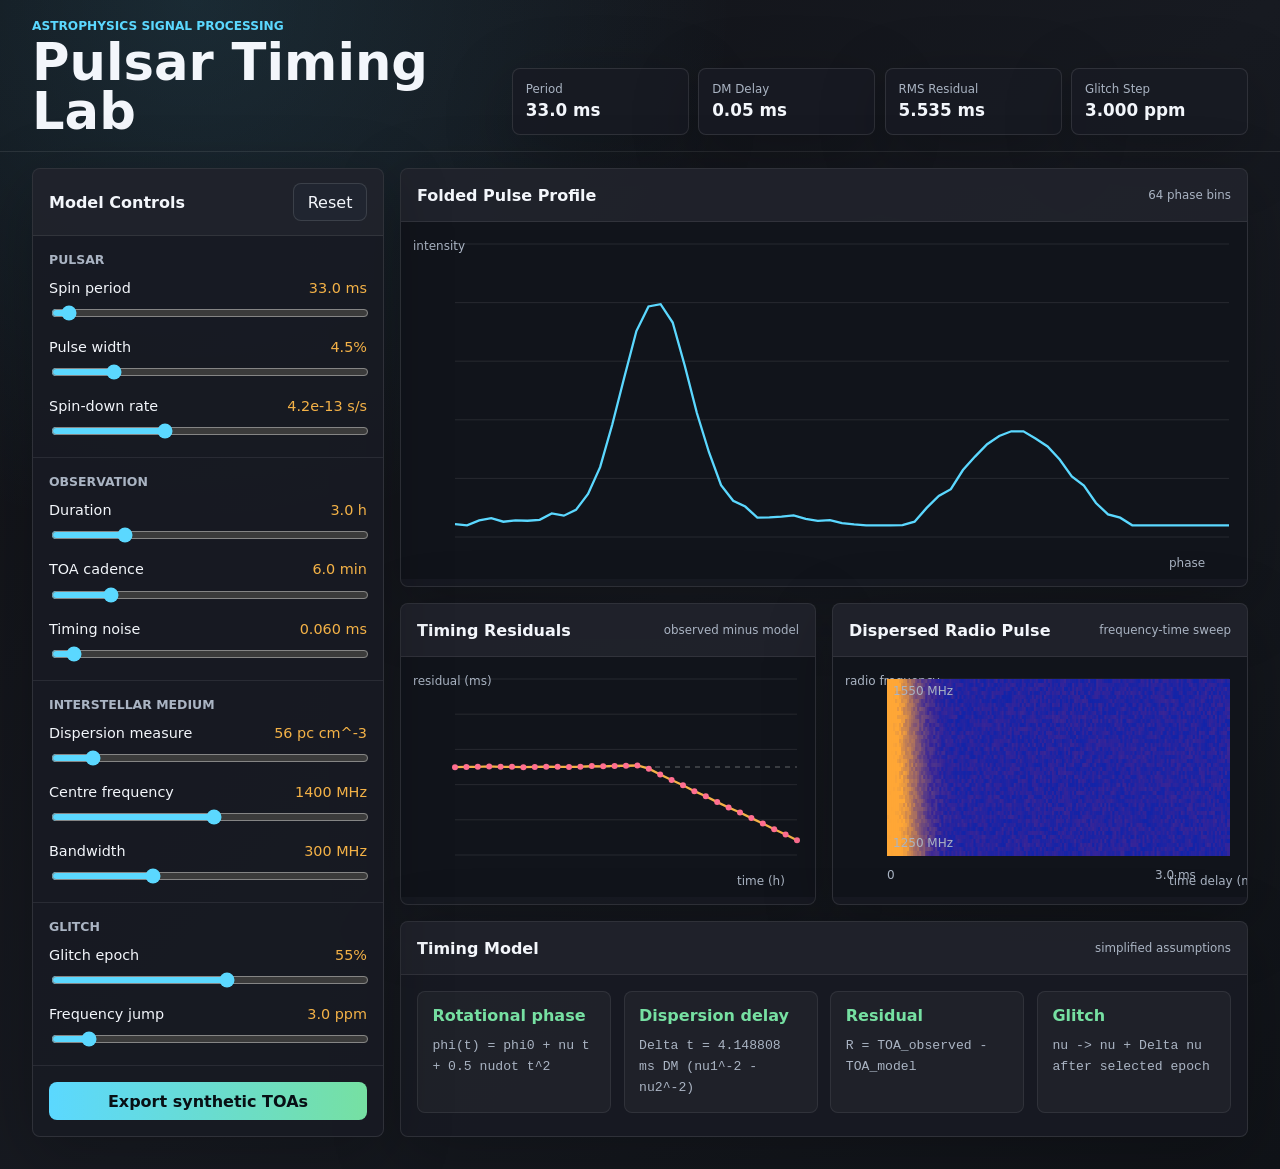
==== index.html @ 6d58d5c6 "Initial research lab release" ====
<!doctype html>
<html lang="en">
  <head>
    <meta charset="utf-8">
    <meta name="viewport" content="width=device-width, initial-scale=1">
    <meta name="description" content="Interactive pulsar timing, phase folding, dispersion, and glitch simulation lab.">
    <title>Pulsar Timing Lab</title>
    <link rel="stylesheet" href="assets/css/style.css">
  </head>
  <body>
    <header class="app-header">
      <div>
        <p class="eyebrow">Astrophysics Signal Processing</p>
        <h1>Pulsar Timing Lab</h1>
      </div>
      <div class="status-grid" aria-label="Simulation summary">
        <div>
          <span>Period</span>
          <strong id="summary-period">33.0 ms</strong>
        </div>
        <div>
          <span>DM Delay</span>
          <strong id="summary-dm">0.00 ms</strong>
        </div>
        <div>
          <span>RMS Residual</span>
          <strong id="summary-rms">0.00 ms</strong>
        </div>
        <div>
          <span>Glitch Step</span>
          <strong id="summary-glitch">0.000 ppm</strong>
        </div>
      </div>
    </header>

    <main class="dashboard">
      <aside class="panel controls-panel" aria-label="Simulation controls">
        <div class="panel-heading">
          <h2>Model Controls</h2>
          <button id="reset-button" type="button">Reset</button>
        </div>

        <section class="control-group">
          <h3>Pulsar</h3>
          <label>
            <span>Spin period <output id="period-value">33.0 ms</output></span>
            <input id="period" type="range" min="1.5" max="1000" step="0.5" value="33">
          </label>
          <label>
            <span>Pulse width <output id="width-value">4.5%</output></span>
            <input id="width" type="range" min="1.5" max="18" step="0.1" value="4.5">
          </label>
          <label>
            <span>Spin-down rate <output id="spindown-value">4.2e-13 s/s</output></span>
            <input id="spindown" type="range" min="0" max="120" step="1" value="42">
          </label>
        </section>

        <section class="control-group">
          <h3>Observation</h3>
          <label>
            <span>Duration <output id="duration-value">3.0 h</output></span>
            <input id="duration" type="range" min="0.5" max="12" step="0.5" value="3">
          </label>
          <label>
            <span>TOA cadence <output id="cadence-value">6.0 min</output></span>
            <input id="cadence" type="range" min="1" max="30" step="1" value="6">
          </label>
          <label>
            <span>Timing noise <output id="noise-value">0.060 ms</output></span>
            <input id="noise" type="range" min="0" max="1.2" step="0.01" value="0.06">
          </label>
        </section>

        <section class="control-group">
          <h3>Interstellar Medium</h3>
          <label>
            <span>Dispersion measure <output id="dm-value">56 pc cm^-3</output></span>
            <input id="dm" type="range" min="0" max="500" step="1" value="56">
          </label>
          <label>
            <span>Centre frequency <output id="freq-value">1400 MHz</output></span>
            <input id="freq" type="range" min="350" max="2400" step="10" value="1400">
          </label>
          <label>
            <span>Bandwidth <output id="bandwidth-value">300 MHz</output></span>
            <input id="bandwidth" type="range" min="30" max="900" step="10" value="300">
          </label>
        </section>

        <section class="control-group">
          <h3>Glitch</h3>
          <label>
            <span>Glitch epoch <output id="glitch-epoch-value">55%</output></span>
            <input id="glitchEpoch" type="range" min="5" max="95" step="1" value="55">
          </label>
          <label>
            <span>Frequency jump <output id="glitch-size-value">3.0 ppm</output></span>
            <input id="glitchSize" type="range" min="0" max="30" step="0.1" value="3">
          </label>
        </section>

        <button id="export-button" class="export-button" type="button">Export synthetic TOAs</button>
      </aside>

      <section class="plot-grid">
        <article class="panel plot-panel large">
          <div class="panel-heading">
            <h2>Folded Pulse Profile</h2>
            <span id="profile-note">64 phase bins</span>
          </div>
          <canvas id="profile-canvas" width="900" height="380" aria-label="Folded pulse profile plot"></canvas>
        </article>

        <article class="panel plot-panel">
          <div class="panel-heading">
            <h2>Timing Residuals</h2>
            <span>observed minus model</span>
          </div>
          <canvas id="residual-canvas" width="620" height="360" aria-label="Timing residual plot"></canvas>
        </article>

        <article class="panel plot-panel">
          <div class="panel-heading">
            <h2>Dispersed Radio Pulse</h2>
            <span>frequency-time sweep</span>
          </div>
          <canvas id="waterfall-canvas" width="620" height="360" aria-label="Dispersion waterfall plot"></canvas>
        </article>

        <article class="panel model-panel">
          <div class="panel-heading">
            <h2>Timing Model</h2>
            <span>simplified assumptions</span>
          </div>
          <div class="equation-grid">
            <p><strong>Rotational phase</strong><span>phi(t) = phi0 + nu t + 0.5 nudot t^2</span></p>
            <p><strong>Dispersion delay</strong><span>Delta t = 4.148808 ms DM (nu1^-2 - nu2^-2)</span></p>
            <p><strong>Residual</strong><span>R = TOA_observed - TOA_model</span></p>
            <p><strong>Glitch</strong><span>nu -> nu + Delta nu after selected epoch</span></p>
          </div>
        </article>
      </section>
    </main>

    <script src="assets/js/app.js"></script>
  </body>
</html>
---- assets/css/style.css ----
:root {
  color-scheme: dark;
  --bg: #111318;
  --surface: #181b23;
  --surface-2: #202530;
  --line: #343b49;
  --text: #f3f6fb;
  --muted: #aab4c3;
  --cyan: #5bd8ff;
  --amber: #f4b247;
  --rose: #ff6f91;
  --green: #76e0a2;
  --violet: #b99cff;
}

* {
  box-sizing: border-box;
}

body {
  margin: 0;
  min-height: 100vh;
  background:
    radial-gradient(circle at 15% 0%, rgba(91, 216, 255, 0.12), transparent 34rem),
    linear-gradient(135deg, #101116 0%, #171a21 52%, #101318 100%);
  color: var(--text);
  font-family: Inter, ui-sans-serif, system-ui, -apple-system, BlinkMacSystemFont, "Segoe UI", sans-serif;
  letter-spacing: 0;
}

.app-header {
  display: grid;
  grid-template-columns: minmax(18rem, 1fr) minmax(20rem, 46rem);
  gap: 1rem;
  align-items: end;
  padding: 1.2rem clamp(1rem, 3vw, 2rem) 1rem;
  border-bottom: 1px solid rgba(255, 255, 255, 0.09);
}

.eyebrow {
  margin: 0 0 0.3rem;
  color: var(--cyan);
  font-size: 0.76rem;
  font-weight: 700;
  text-transform: uppercase;
}

h1,
h2,
h3,
p {
  margin-top: 0;
}

h1 {
  margin-bottom: 0;
  font-size: clamp(2.1rem, 4vw, 4.1rem);
  line-height: 0.95;
}

h2 {
  margin-bottom: 0;
  font-size: 1rem;
}

h3 {
  margin-bottom: 0.8rem;
  color: var(--muted);
  font-size: 0.78rem;
  text-transform: uppercase;
}

.status-grid {
  display: grid;
  grid-template-columns: repeat(4, minmax(0, 1fr));
  gap: 0.6rem;
}

.status-grid div,
.panel {
  background: color-mix(in srgb, var(--surface) 92%, transparent);
  border: 1px solid rgba(255, 255, 255, 0.1);
  border-radius: 8px;
  box-shadow: 0 18px 70px rgba(0, 0, 0, 0.24);
}

.status-grid div {
  min-height: 4.2rem;
  padding: 0.8rem;
}

.status-grid span,
.panel-heading span {
  display: block;
  color: var(--muted);
  font-size: 0.74rem;
}

.status-grid strong {
  display: block;
  margin-top: 0.28rem;
  color: var(--text);
  font-size: 1.05rem;
}

.dashboard {
  display: grid;
  grid-template-columns: 22rem minmax(0, 1fr);
  gap: 1rem;
  padding: 1rem clamp(1rem, 3vw, 2rem) 2rem;
}

.panel {
  overflow: hidden;
}

.panel-heading {
  display: flex;
  align-items: center;
  justify-content: space-between;
  gap: 1rem;
  min-height: 3.3rem;
  padding: 0.85rem 1rem;
  background: rgba(255, 255, 255, 0.035);
  border-bottom: 1px solid rgba(255, 255, 255, 0.08);
}

.controls-panel {
  align-self: start;
  position: sticky;
  top: 1rem;
}

.control-group {
  padding: 1rem;
  border-bottom: 1px solid rgba(255, 255, 255, 0.08);
}

label {
  display: grid;
  gap: 0.45rem;
  margin-bottom: 1rem;
  color: var(--text);
  font-size: 0.9rem;
}

label:last-child {
  margin-bottom: 0;
}

label span {
  display: flex;
  justify-content: space-between;
  gap: 0.7rem;
}

output {
  color: var(--amber);
  font-variant-numeric: tabular-nums;
}

input[type="range"] {
  width: 100%;
  accent-color: var(--cyan);
}

button {
  min-height: 2.35rem;
  padding: 0.55rem 0.85rem;
  color: var(--text);
  background: var(--surface-2);
  border: 1px solid rgba(255, 255, 255, 0.12);
  border-radius: 8px;
  font: inherit;
  cursor: pointer;
}

button:hover {
  border-color: rgba(91, 216, 255, 0.55);
  background: #26313a;
}

.export-button {
  width: calc(100% - 2rem);
  margin: 1rem;
  color: #081015;
  background: linear-gradient(90deg, var(--cyan), var(--green));
  border: 0;
  font-weight: 800;
}

.plot-grid {
  display: grid;
  grid-template-columns: repeat(2, minmax(0, 1fr));
  gap: 1rem;
}

.plot-panel.large,
.model-panel {
  grid-column: 1 / -1;
}

canvas {
  display: block;
  width: 100%;
  height: auto;
  background: #11141b;
}

.equation-grid {
  display: grid;
  grid-template-columns: repeat(4, minmax(0, 1fr));
  gap: 0.8rem;
  padding: 1rem;
}

.equation-grid p {
  min-height: 7rem;
  margin: 0;
  padding: 0.9rem;
  background: rgba(255, 255, 255, 0.035);
  border: 1px solid rgba(255, 255, 255, 0.08);
  border-radius: 8px;
}

.equation-grid strong {
  display: block;
  margin-bottom: 0.55rem;
  color: var(--green);
}

.equation-grid span {
  color: var(--muted);
  font-family: "Cascadia Code", "SFMono-Regular", Consolas, monospace;
  font-size: 0.82rem;
  line-height: 1.45;
}

@media (max-width: 1180px) {
  .app-header,
  .dashboard {
    grid-template-columns: 1fr;
  }

  .controls-panel {
    position: static;
  }
}

@media (max-width: 760px) {
  .status-grid,
  .plot-grid,
  .equation-grid {
    grid-template-columns: 1fr;
  }

  .app-header {
    padding-top: 1rem;
  }

  h1 {
    font-size: 2.4rem;
  }
}
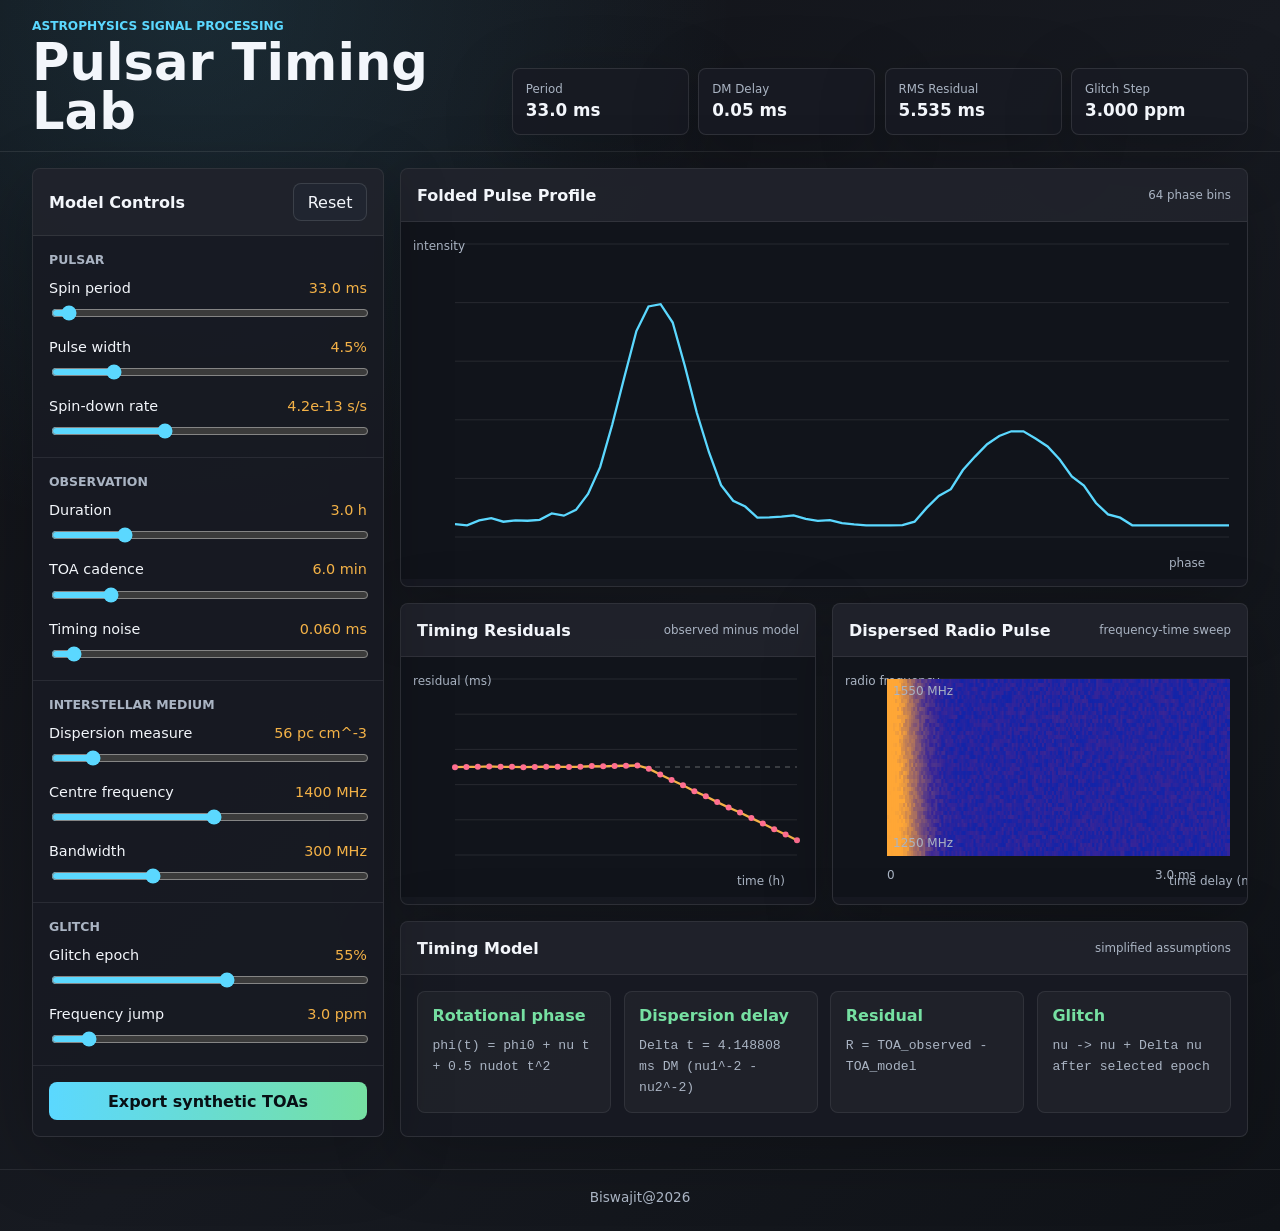
==== commit b20e4a33: "Add project footer" ====
--- a/index.html
+++ b/index.html
@@ -142,6 +142,7 @@
         </article>
       </section>
     </main>
+    <footer class="site-footer">Biswajit@2026</footer>
 
     <script src="assets/js/app.js"></script>
   </body>
--- a/assets/css/style.css
+++ b/assets/css/style.css
@@ -236,6 +236,14 @@
   line-height: 1.45;
 }
 
+.site-footer {
+  padding: 1.2rem clamp(1rem, 3vw, 2rem) 1.6rem;
+  color: var(--muted);
+  font-size: 0.85rem;
+  text-align: center;
+  border-top: 1px solid rgba(255, 255, 255, 0.08);
+}
+
 @media (max-width: 1180px) {
   .app-header,
   .dashboard {
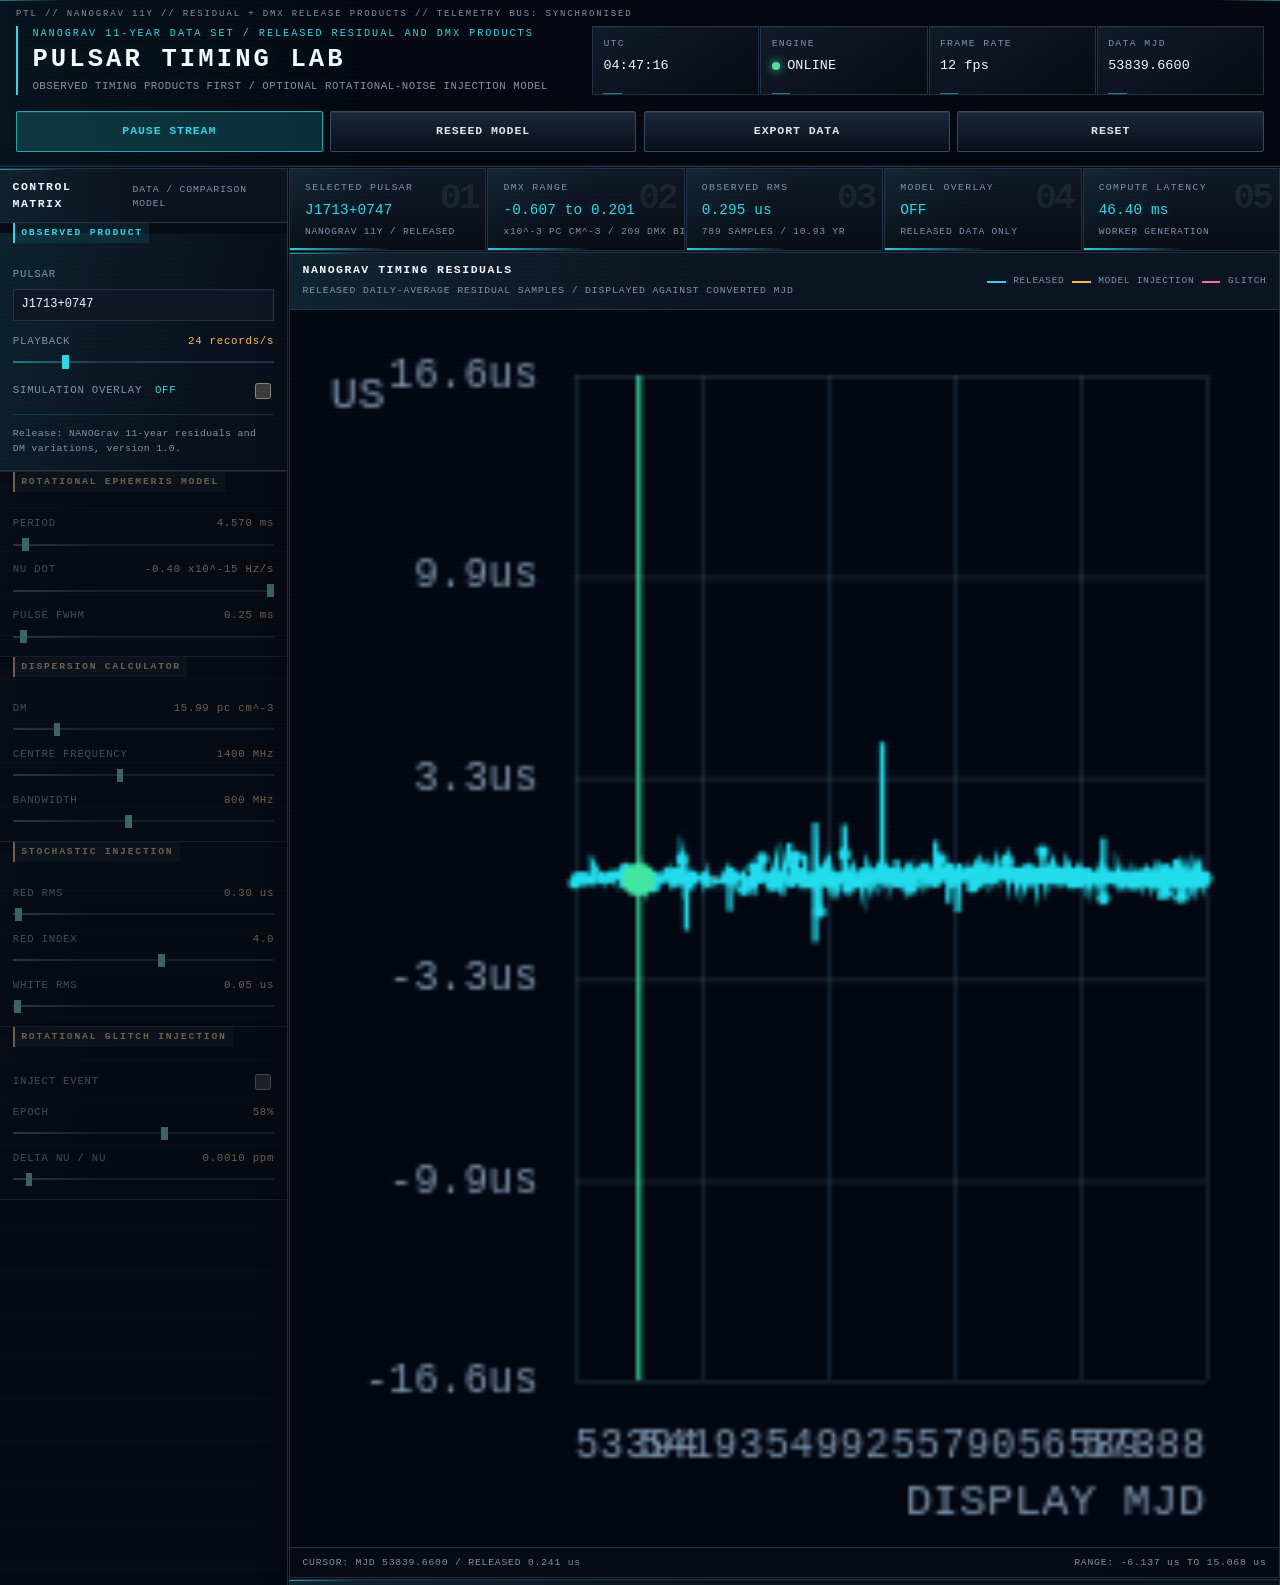
==== commit fdd9ad6e: "Upgrade pulsar timing lab with observational data" ====
--- a/index.html
+++ b/index.html
@@ -3,147 +3,268 @@
   <head>
     <meta charset="utf-8">
     <meta name="viewport" content="width=device-width, initial-scale=1">
-    <meta name="description" content="Interactive pulsar timing, phase folding, dispersion, and glitch simulation lab.">
-    <title>Pulsar Timing Lab</title>
+    <meta name="theme-color" content="#0b0f19">
+    <meta
+      name="description"
+      content="NANOGrav observation-first pulsar timing console with released residuals, DMX products and optional physical perturbation modelling."
+    >
+    <title>Pulsar Timing Lab | NANOGrav Residual Console</title>
+    <link rel="icon" href="data:,">
     <link rel="stylesheet" href="assets/css/style.css">
+    <script src="assets/js/app.js" defer></script>
   </head>
   <body>
-    <header class="app-header">
-      <div>
-        <p class="eyebrow">Astrophysics Signal Processing</p>
-        <h1>Pulsar Timing Lab</h1>
-      </div>
-      <div class="status-grid" aria-label="Simulation summary">
-        <div>
-          <span>Period</span>
-          <strong id="summary-period">33.0 ms</strong>
+    <div class="instrument">
+      <header class="command-bar">
+        <div class="brand">
+          <p class="overline">NANOGRAV 11-YEAR DATA SET / RELEASED RESIDUAL AND DMX PRODUCTS</p>
+          <h1>PULSAR TIMING LAB</h1>
+          <p class="subhead">Observed timing products first / optional rotational-noise injection model</p>
         </div>
-        <div>
-          <span>DM Delay</span>
-          <strong id="summary-dm">0.00 ms</strong>
-        </div>
-        <div>
-          <span>RMS Residual</span>
-          <strong id="summary-rms">0.00 ms</strong>
-        </div>
-        <div>
-          <span>Glitch Step</span>
-          <strong id="summary-glitch">0.000 ppm</strong>
-        </div>
-      </div>
-    </header>
-
-    <main class="dashboard">
-      <aside class="panel controls-panel" aria-label="Simulation controls">
-        <div class="panel-heading">
-          <h2>Model Controls</h2>
-          <button id="reset-button" type="button">Reset</button>
-        </div>
-
-        <section class="control-group">
-          <h3>Pulsar</h3>
-          <label>
-            <span>Spin period <output id="period-value">33.0 ms</output></span>
-            <input id="period" type="range" min="1.5" max="1000" step="0.5" value="33">
-          </label>
-          <label>
-            <span>Pulse width <output id="width-value">4.5%</output></span>
-            <input id="width" type="range" min="1.5" max="18" step="0.1" value="4.5">
-          </label>
-          <label>
-            <span>Spin-down rate <output id="spindown-value">4.2e-13 s/s</output></span>
-            <input id="spindown" type="range" min="0" max="120" step="1" value="42">
-          </label>
+
+        <dl class="header-telemetry" aria-label="Live instrument health">
+          <div>
+            <dt>UTC</dt>
+            <dd id="utc-clock">--:--:--</dd>
+          </div>
+          <div>
+            <dt>ENGINE</dt>
+            <dd><span id="engine-indicator" class="indicator boot"></span><span id="engine-state">BOOT</span></dd>
+          </div>
+          <div>
+            <dt>FRAME RATE</dt>
+            <dd id="frame-rate">-- fps</dd>
+          </div>
+          <div>
+            <dt>DATA MJD</dt>
+            <dd id="cursor-mjd">--</dd>
+          </div>
+        </dl>
+
+        <nav class="transport" aria-label="Data playback transport">
+          <button id="play-button" class="primary" type="button" aria-pressed="true">PAUSE STREAM</button>
+          <button id="reseed-button" type="button">RESEED MODEL</button>
+          <button id="export-button" type="button">EXPORT DATA</button>
+          <button id="reset-button" type="button">RESET</button>
+        </nav>
+      </header>
+
+      <main class="console-grid">
+        <aside class="panel controls" aria-label="Timing data and model controls">
+          <div class="panel-title">
+            <h2>CONTROL MATRIX</h2>
+            <span>DATA / COMPARISON MODEL</span>
+          </div>
+
+          <fieldset class="dataset">
+            <legend>OBSERVED PRODUCT</legend>
+            <label>
+              <span>PULSAR</span>
+              <select id="pulsar">
+                <option value="J1713+0747" selected>J1713+0747</option>
+                <option value="J1909-3744">J1909-3744</option>
+                <option value="B1937+21">B1937+21</option>
+              </select>
+            </label>
+            <label>
+              <span>PLAYBACK <output id="playbackRate-value">24 records/s</output></span>
+              <input id="playbackRate" type="range" min="1" max="120" step="1" value="24">
+            </label>
+            <label class="switch-row model-toggle">
+              <span>SIMULATION OVERLAY <output id="modelOverlay-value">OFF</output></span>
+              <input id="modelOverlay" type="checkbox">
+            </label>
+            <p class="dataset-note">Release: NANOGrav 11-year residuals and DM variations, version 1.0.</p>
+          </fieldset>
+
+          <div id="model-parameters" class="model-parameters inactive" aria-label="Optional model settings">
+            <fieldset>
+              <legend>ROTATIONAL EPHEMERIS MODEL</legend>
+              <label>
+                <span>PERIOD <output id="periodMs-value">4.570 ms</output></span>
+                <input id="periodMs" type="range" min="1" max="100" step="0.001" value="4.57">
+              </label>
+              <label>
+                <span>NU DOT <output id="nudotScale-value">-0.40 x10^-15 Hz/s</output></span>
+                <input id="nudotScale" type="range" min="-200" max="0" step="0.01" value="-0.4">
+              </label>
+              <label>
+                <span>PULSE FWHM <output id="pulseWidthMs-value">0.25 ms</output></span>
+                <input id="pulseWidthMs" type="range" min="0.01" max="8" step="0.01" value="0.25">
+              </label>
+            </fieldset>
+
+            <fieldset>
+              <legend>DISPERSION CALCULATOR</legend>
+              <label>
+                <span>DM <output id="dm-value">15.99 pc cm^-3</output></span>
+                <input id="dm" type="range" min="0" max="100" step="0.01" value="15.99">
+              </label>
+              <label>
+                <span>CENTRE FREQUENCY <output id="centreFrequencyMHz-value">1400 MHz</output></span>
+                <input id="centreFrequencyMHz" type="range" min="300" max="3000" step="1" value="1400">
+              </label>
+              <label>
+                <span>BANDWIDTH <output id="bandwidthMHz-value">800 MHz</output></span>
+                <input id="bandwidthMHz" type="range" min="10" max="1800" step="1" value="800">
+              </label>
+            </fieldset>
+
+            <fieldset>
+              <legend>STOCHASTIC INJECTION</legend>
+              <label>
+                <span>RED RMS <output id="redNoiseUs-value">0.30 us</output></span>
+                <input id="redNoiseUs" type="range" min="0" max="30" step="0.01" value="0.3">
+              </label>
+              <label>
+                <span>RED INDEX <output id="redSpectralIndex-value">4.0</output></span>
+                <input id="redSpectralIndex" type="range" min="0" max="7" step="0.1" value="4">
+              </label>
+              <label>
+                <span>WHITE RMS <output id="whiteNoiseUs-value">0.05 us</output></span>
+                <input id="whiteNoiseUs" type="range" min="0" max="10" step="0.01" value="0.05">
+              </label>
+            </fieldset>
+
+            <fieldset>
+              <legend>ROTATIONAL GLITCH INJECTION</legend>
+              <label class="switch-row">
+                <span>INJECT EVENT</span>
+                <input id="glitchEnabled" type="checkbox">
+              </label>
+              <label>
+                <span>EPOCH <output id="glitchEpochFraction-value">58%</output></span>
+                <input id="glitchEpochFraction" type="range" min="1" max="99" step="1" value="58">
+              </label>
+              <label>
+                <span>DELTA NU / NU <output id="glitchPpm-value">0.001 ppm</output></span>
+                <input id="glitchPpm" type="range" min="0" max="0.02" step="0.0001" value="0.001">
+              </label>
+            </fieldset>
+          </div>
+        </aside>
+
+        <section class="science-deck" aria-label="Scientific displays">
+          <section class="metric-strip" aria-label="Observed timing products">
+            <article>
+              <h2>SELECTED PULSAR</h2>
+              <strong id="frequency-readout">--</strong>
+              <span id="nudot-readout">NANOGrav PRODUCT</span>
+            </article>
+            <article>
+              <h2>DMX RANGE</h2>
+              <strong id="dispersion-readout">--</strong>
+              <span id="frequency-band-readout">-- DMX BINS</span>
+            </article>
+            <article>
+              <h2>OBSERVED RMS</h2>
+              <strong id="rms-readout">-- us</strong>
+              <span id="toa-count-readout">-- SAMPLES</span>
+            </article>
+            <article>
+              <h2>MODEL OVERLAY</h2>
+              <strong id="glitch-readout">OFF</strong>
+              <span id="delta-frequency-readout">RELEASED DATA ONLY</span>
+            </article>
+            <article>
+              <h2>COMPUTE LATENCY</h2>
+              <strong id="compute-readout">-- ms</strong>
+              <span>WORKER GENERATION</span>
+            </article>
+          </section>
+
+          <article class="panel chart residual-display">
+            <div class="panel-title">
+              <div>
+                <h2>NANOGRAV TIMING RESIDUALS</h2>
+                <span>RELEASED DAILY-AVERAGE RESIDUAL SAMPLES / DISPLAYED AGAINST CONVERTED MJD</span>
+              </div>
+              <p class="legend">
+                <span class="key measured"></span>RELEASED
+                <span class="key deterministic"></span>MODEL INJECTION
+                <span class="key epoch"></span>GLITCH
+              </p>
+            </div>
+            <canvas id="residual-canvas" aria-label="NANOGrav timing residual observations against MJD"></canvas>
+            <div class="plot-footer">
+              <span id="residual-cursor">CURSOR: --</span>
+              <span id="residual-extrema">RANGE: --</span>
+            </div>
+          </article>
+
+          <article class="panel chart waterfall-display">
+            <div class="panel-title">
+              <div>
+                <h2>NANOGRAV DISPERSION-MEASURE VARIATIONS</h2>
+                <span>RELEASED DMX BINS / PC CM^-3 RELATIVE CONTRIBUTION</span>
+              </div>
+              <p id="waterfall-readout" class="right-note">--</p>
+            </div>
+            <canvas id="waterfall-canvas" aria-label="NANOGrav dispersion measure variation product"></canvas>
+            <div class="plot-footer">
+              <span>CYAN: RELEASED DMX VALUES / SHADE: REPORTED UNCERTAINTY</span>
+              <span>DYNAMIC SPECTRA ARE NOT PRESENT IN THIS RELEASE</span>
+            </div>
+          </article>
         </section>
 
-        <section class="control-group">
-          <h3>Observation</h3>
-          <label>
-            <span>Duration <output id="duration-value">3.0 h</output></span>
-            <input id="duration" type="range" min="0.5" max="12" step="0.5" value="3">
-          </label>
-          <label>
-            <span>TOA cadence <output id="cadence-value">6.0 min</output></span>
-            <input id="cadence" type="range" min="1" max="30" step="1" value="6">
-          </label>
-          <label>
-            <span>Timing noise <output id="noise-value">0.060 ms</output></span>
-            <input id="noise" type="range" min="0" max="1.2" step="0.01" value="0.06">
-          </label>
-        </section>
-
-        <section class="control-group">
-          <h3>Interstellar Medium</h3>
-          <label>
-            <span>Dispersion measure <output id="dm-value">56 pc cm^-3</output></span>
-            <input id="dm" type="range" min="0" max="500" step="1" value="56">
-          </label>
-          <label>
-            <span>Centre frequency <output id="freq-value">1400 MHz</output></span>
-            <input id="freq" type="range" min="350" max="2400" step="10" value="1400">
-          </label>
-          <label>
-            <span>Bandwidth <output id="bandwidth-value">300 MHz</output></span>
-            <input id="bandwidth" type="range" min="30" max="900" step="10" value="300">
-          </label>
-        </section>
-
-        <section class="control-group">
-          <h3>Glitch</h3>
-          <label>
-            <span>Glitch epoch <output id="glitch-epoch-value">55%</output></span>
-            <input id="glitchEpoch" type="range" min="5" max="95" step="1" value="55">
-          </label>
-          <label>
-            <span>Frequency jump <output id="glitch-size-value">3.0 ppm</output></span>
-            <input id="glitchSize" type="range" min="0" max="30" step="0.1" value="3">
-          </label>
-        </section>
-
-        <button id="export-button" class="export-button" type="button">Export synthetic TOAs</button>
-      </aside>
-
-      <section class="plot-grid">
-        <article class="panel plot-panel large">
-          <div class="panel-heading">
-            <h2>Folded Pulse Profile</h2>
-            <span id="profile-note">64 phase bins</span>
-          </div>
-          <canvas id="profile-canvas" width="900" height="380" aria-label="Folded pulse profile plot"></canvas>
-        </article>
-
-        <article class="panel plot-panel">
-          <div class="panel-heading">
-            <h2>Timing Residuals</h2>
-            <span>observed minus model</span>
-          </div>
-          <canvas id="residual-canvas" width="620" height="360" aria-label="Timing residual plot"></canvas>
-        </article>
-
-        <article class="panel plot-panel">
-          <div class="panel-heading">
-            <h2>Dispersed Radio Pulse</h2>
-            <span>frequency-time sweep</span>
-          </div>
-          <canvas id="waterfall-canvas" width="620" height="360" aria-label="Dispersion waterfall plot"></canvas>
-        </article>
-
-        <article class="panel model-panel">
-          <div class="panel-heading">
-            <h2>Timing Model</h2>
-            <span>simplified assumptions</span>
-          </div>
-          <div class="equation-grid">
-            <p><strong>Rotational phase</strong><span>phi(t) = phi0 + nu t + 0.5 nudot t^2</span></p>
-            <p><strong>Dispersion delay</strong><span>Delta t = 4.148808 ms DM (nu1^-2 - nu2^-2)</span></p>
-            <p><strong>Residual</strong><span>R = TOA_observed - TOA_model</span></p>
-            <p><strong>Glitch</strong><span>nu -> nu + Delta nu after selected epoch</span></p>
-          </div>
-        </article>
-      </section>
-    </main>
-    <footer class="site-footer">Biswajit@2026</footer>
-
-    <script src="assets/js/app.js"></script>
+        <aside class="diagnostics" aria-label="Model diagnostics">
+          <article class="panel chart profile-display">
+            <div class="panel-title">
+              <div>
+                <h2>SIMULATED PULSE TEMPLATE</h2>
+                <span>AVAILABLE ONLY WITH MODEL OVERLAY</span>
+              </div>
+            </div>
+            <canvas id="profile-canvas" aria-label="Optional simulated folded pulse template"></canvas>
+          </article>
+
+          <article class="panel equation-card">
+            <div class="panel-title">
+              <h2>MODEL KERNEL</h2>
+              <span>OPTIONAL OVERLAY ONLY</span>
+            </div>
+            <dl>
+              <dt>ROTATIONAL PHASE</dt>
+              <dd>N(t) = N0 + nu(t - t0) + 0.5 nudot(t - t0)^2</dd>
+              <dt>DISPERSION</dt>
+              <dd>Delta t = D DM (nu_low^-2 - nu_high^-2)</dd>
+              <dt>CONSTANT</dt>
+              <dd>D = 4.148808e3 s MHz^2 pc^-1 cm^3</dd>
+              <dt>GLITCH</dt>
+              <dd>Delta nu = nu (Delta nu / nu), t &gt;= t_g</dd>
+            </dl>
+          </article>
+
+          <article class="panel event-card">
+            <div class="panel-title">
+              <h2>EVENT STREAM</h2>
+              <span>DATA / WORKER TELEMETRY</span>
+            </div>
+            <ol id="event-log" aria-live="polite">
+              <li>Loading NANOGrav observational bundle...</li>
+            </ol>
+          </article>
+
+          <article class="panel scope-card">
+            <div class="panel-title">
+              <h2>SCOPE</h2>
+              <span>DATA BOUNDARY</span>
+            </div>
+            <p>
+              Cyan products are released NANOGrav 11-year residual and DMX values. Timing
+              residuals depend on the fitted timing model; precision inference requires refitting
+              the original arrival times. Amber traces are optional simulated perturbations only.
+            </p>
+          </article>
+        </aside>
+      </main>
+
+      <footer class="status-bar">
+        <span>PTL / OBSERVATION-FIRST CONSOLE</span>
+        <span id="status-message">LOADING NANOGRAV OBSERVATIONS</span>
+        <span>CANVAS RENDER / WORKER COMPUTE / ZERO BUILD</span>
+      </footer>
+    </div>
   </body>
 </html>
--- a/assets/css/style.css
+++ b/assets/css/style.css
@@ -1,272 +1,923 @@
 :root {
   color-scheme: dark;
-  --bg: #111318;
-  --surface: #181b23;
-  --surface-2: #202530;
-  --line: #343b49;
-  --text: #f3f6fb;
-  --muted: #aab4c3;
-  --cyan: #5bd8ff;
-  --amber: #f4b247;
-  --rose: #ff6f91;
-  --green: #76e0a2;
-  --violet: #b99cff;
+  --background: #0b0f19;
+  --surface: #101623;
+  --surface-raised: #131c2b;
+  --surface-recessed: #080c15;
+  --border: #253348;
+  --border-bright: #344a64;
+  --grid: rgba(85, 113, 142, 0.2);
+  --text: #dce7ef;
+  --text-bright: #f3f8fc;
+  --muted: #7f93a9;
+  --cyan: #30d6e5;
+  --cyan-soft: rgba(48, 214, 229, 0.18);
+  --amber: #ffb64d;
+  --magenta: #fa6ba6;
+  --green: #4ce0a2;
+  --danger: #ff6178;
+  --font-mono: "Roboto Mono", "Fira Code", "Cascadia Mono", "IBM Plex Mono", Consolas, monospace;
+  --font-ui: Inter, "Segoe UI", Arial, sans-serif;
 }
 
 * {
   box-sizing: border-box;
 }
 
+html,
 body {
   margin: 0;
+  min-height: 100%;
+  background: var(--background);
+}
+
+body {
+  color: var(--text);
+  font-family: var(--font-ui);
+  font-size: 14px;
+  line-height: 1.45;
+}
+
+button,
+input,
+output,
+select {
+  font: inherit;
+}
+
+button {
+  border: 1px solid var(--border-bright);
+  border-radius: 2px;
+  background: var(--surface-raised);
+  color: var(--text);
+  cursor: pointer;
+  font-family: var(--font-mono);
+  font-size: 0.72rem;
+  font-weight: 700;
+  letter-spacing: 0.08em;
+  min-height: 2.55rem;
+  padding: 0 0.85rem;
+  transition: border-color 120ms ease, background-color 120ms ease, color 120ms ease;
+}
+
+button:hover,
+button:focus-visible {
+  border-color: var(--cyan);
+  color: var(--text-bright);
+  outline: none;
+}
+
+button.primary {
+  border-color: rgba(48, 214, 229, 0.7);
+  background: var(--cyan-soft);
+  color: var(--cyan);
+}
+
+button.primary.paused {
+  border-color: rgba(255, 182, 77, 0.7);
+  background: rgba(255, 182, 77, 0.12);
+  color: var(--amber);
+}
+
+.instrument {
+  display: grid;
+  grid-template-rows: auto minmax(0, 1fr) auto;
   min-height: 100vh;
   background:
-    radial-gradient(circle at 15% 0%, rgba(91, 216, 255, 0.12), transparent 34rem),
-    linear-gradient(135deg, #101116 0%, #171a21 52%, #101318 100%);
-  color: var(--text);
-  font-family: Inter, ui-sans-serif, system-ui, -apple-system, BlinkMacSystemFont, "Segoe UI", sans-serif;
-  letter-spacing: 0;
-}
-
-.app-header {
-  display: grid;
-  grid-template-columns: minmax(18rem, 1fr) minmax(20rem, 46rem);
+    linear-gradient(90deg, rgba(48, 214, 229, 0.025) 1px, transparent 1px) 0 0 / 68px 68px,
+    linear-gradient(rgba(48, 214, 229, 0.018) 1px, transparent 1px) 0 0 / 68px 68px,
+    var(--background);
+}
+
+.command-bar {
+  align-items: stretch;
+  background: rgba(8, 12, 21, 0.96);
+  border-bottom: 1px solid var(--border);
+  display: grid;
   gap: 1rem;
-  align-items: end;
-  padding: 1.2rem clamp(1rem, 3vw, 2rem) 1rem;
-  border-bottom: 1px solid rgba(255, 255, 255, 0.09);
-}
-
-.eyebrow {
-  margin: 0 0 0.3rem;
+  grid-template-columns: minmax(22rem, 1.15fr) minmax(31rem, 1fr) auto;
+  padding: 0.9rem 1rem;
+}
+
+.brand {
+  display: flex;
+  flex-direction: column;
+  justify-content: center;
+  min-width: 0;
+}
+
+.overline {
   color: var(--cyan);
-  font-size: 0.76rem;
-  font-weight: 700;
+  font-family: var(--font-mono);
+  font-size: 0.64rem;
+  letter-spacing: 0.19em;
+  margin: 0 0 0.28rem;
+}
+
+h1 {
+  color: var(--text-bright);
+  font-family: var(--font-mono);
+  font-size: clamp(1.45rem, 2vw, 1.9rem);
+  font-weight: 600;
+  letter-spacing: 0.12em;
+  line-height: 1.1;
+  margin: 0;
+}
+
+.subhead {
+  color: var(--muted);
+  font-family: var(--font-mono);
+  font-size: 0.67rem;
+  letter-spacing: 0.05em;
+  margin: 0.35rem 0 0;
   text-transform: uppercase;
 }
 
-h1,
-h2,
-h3,
-p {
-  margin-top: 0;
-}
-
-h1 {
-  margin-bottom: 0;
-  font-size: clamp(2.1rem, 4vw, 4.1rem);
-  line-height: 0.95;
-}
-
-h2 {
-  margin-bottom: 0;
-  font-size: 1rem;
-}
-
-h3 {
-  margin-bottom: 0.8rem;
-  color: var(--muted);
-  font-size: 0.78rem;
-  text-transform: uppercase;
-}
-
-.status-grid {
-  display: grid;
-  grid-template-columns: repeat(4, minmax(0, 1fr));
-  gap: 0.6rem;
-}
-
-.status-grid div,
+.header-telemetry {
+  display: grid;
+  gap: 1px;
+  grid-template-columns: repeat(4, minmax(7.8rem, 1fr));
+  margin: 0;
+}
+
+.header-telemetry div {
+  background: var(--surface);
+  border: 1px solid var(--border);
+  min-width: 0;
+  padding: 0.58rem 0.65rem;
+}
+
+.header-telemetry dt,
+.metric-strip h2 {
+  color: var(--muted);
+  font-family: var(--font-mono);
+  font-size: 0.61rem;
+  font-weight: 500;
+  letter-spacing: 0.14em;
+  margin: 0 0 0.35rem;
+}
+
+.header-telemetry dd {
+  color: var(--text-bright);
+  display: flex;
+  gap: 0.45rem;
+  align-items: center;
+  font-family: var(--font-mono);
+  font-size: 0.84rem;
+  font-variant-numeric: tabular-nums;
+  margin: 0;
+  white-space: nowrap;
+}
+
+.indicator {
+  background: var(--muted);
+  border-radius: 50%;
+  display: inline-block;
+  height: 0.52rem;
+  width: 0.52rem;
+}
+
+.indicator.ready {
+  background: var(--green);
+  box-shadow: 0 0 10px var(--green);
+}
+
+.indicator.computing {
+  background: var(--amber);
+  box-shadow: 0 0 10px var(--amber);
+}
+
+.indicator.error {
+  background: var(--danger);
+  box-shadow: 0 0 10px var(--danger);
+}
+
+.transport {
+  align-content: center;
+  display: grid;
+  gap: 0.45rem;
+  grid-template-columns: repeat(2, minmax(7.2rem, 1fr));
+}
+
+.console-grid {
+  display: grid;
+  gap: 1px;
+  grid-template-columns: 19.5rem minmax(38rem, 1fr) 22rem;
+  min-height: 0;
+  padding: 1px 0;
+}
+
 .panel {
-  background: color-mix(in srgb, var(--surface) 92%, transparent);
-  border: 1px solid rgba(255, 255, 255, 0.1);
-  border-radius: 8px;
-  box-shadow: 0 18px 70px rgba(0, 0, 0, 0.24);
-}
-
-.status-grid div {
-  min-height: 4.2rem;
-  padding: 0.8rem;
-}
-
-.status-grid span,
-.panel-heading span {
-  display: block;
-  color: var(--muted);
-  font-size: 0.74rem;
-}
-
-.status-grid strong {
-  display: block;
-  margin-top: 0.28rem;
-  color: var(--text);
-  font-size: 1.05rem;
-}
-
-.dashboard {
-  display: grid;
-  grid-template-columns: 22rem minmax(0, 1fr);
-  gap: 1rem;
-  padding: 1rem clamp(1rem, 3vw, 2rem) 2rem;
-}
-
-.panel {
-  overflow: hidden;
-}
-
-.panel-heading {
+  background: rgba(16, 22, 35, 0.94);
+  border: 1px solid var(--border);
+  min-width: 0;
+}
+
+.panel-title {
+  align-items: center;
+  background: rgba(19, 28, 43, 0.75);
+  border-bottom: 1px solid var(--border);
   display: flex;
-  align-items: center;
+  gap: 0.75rem;
   justify-content: space-between;
-  gap: 1rem;
-  min-height: 3.3rem;
-  padding: 0.85rem 1rem;
-  background: rgba(255, 255, 255, 0.035);
-  border-bottom: 1px solid rgba(255, 255, 255, 0.08);
-}
-
-.controls-panel {
-  align-self: start;
-  position: sticky;
-  top: 1rem;
-}
-
-.control-group {
-  padding: 1rem;
-  border-bottom: 1px solid rgba(255, 255, 255, 0.08);
+  min-height: 2.75rem;
+  padding: 0.62rem 0.78rem;
+}
+
+.panel-title h2 {
+  color: var(--text-bright);
+  font-family: var(--font-mono);
+  font-size: 0.72rem;
+  font-weight: 600;
+  letter-spacing: 0.13em;
+  margin: 0;
+}
+
+.panel-title span,
+.right-note {
+  color: var(--muted);
+  font-family: var(--font-mono);
+  font-size: 0.61rem;
+  letter-spacing: 0.09em;
+  margin: 0.15rem 0 0;
+}
+
+.controls {
+  align-self: stretch;
+  background: var(--surface-recessed);
+  border-left: 0;
+  overflow: auto;
+}
+
+fieldset {
+  border: 0;
+  border-bottom: 1px solid var(--border);
+  margin: 0;
+  padding: 0.8rem 0.8rem 0.9rem;
+}
+
+legend {
+  color: var(--cyan);
+  font-family: var(--font-mono);
+  font-size: 0.61rem;
+  font-weight: 600;
+  letter-spacing: 0.18em;
+  margin-bottom: 0.7rem;
+  padding: 0;
 }
 
 label {
-  display: grid;
-  gap: 0.45rem;
-  margin-bottom: 1rem;
-  color: var(--text);
-  font-size: 0.9rem;
+  color: var(--muted);
+  display: grid;
+  font-family: var(--font-mono);
+  font-size: 0.67rem;
+  gap: 0.4rem;
+  letter-spacing: 0.07em;
+  margin: 0 0 0.78rem;
 }
 
 label:last-child {
   margin-bottom: 0;
 }
 
-label span {
+label > span {
   display: flex;
+  gap: 0.45rem;
   justify-content: space-between;
-  gap: 0.7rem;
 }
 
 output {
   color: var(--amber);
   font-variant-numeric: tabular-nums;
+  white-space: nowrap;
 }
 
 input[type="range"] {
+  appearance: none;
+  background: var(--border);
+  border-radius: 0;
+  height: 2px;
+  margin: 0.34rem 0 0.26rem;
+  outline: 0;
   width: 100%;
+}
+
+input[type="range"]::-webkit-slider-thumb {
+  appearance: none;
+  background: var(--cyan);
+  border: 0;
+  height: 0.82rem;
+  width: 0.42rem;
+}
+
+input[type="range"]::-moz-range-thumb {
+  background: var(--cyan);
+  border: 0;
+  border-radius: 0;
+  height: 0.82rem;
+  width: 0.42rem;
+}
+
+input[type="range"]:focus-visible::-webkit-slider-thumb {
+  box-shadow: 0 0 0 3px var(--cyan-soft);
+}
+
+input[type="number"] {
+  background: var(--surface);
+  border: 1px solid var(--border);
+  border-radius: 0;
+  color: var(--text-bright);
+  font-family: var(--font-mono);
+  font-size: 0.75rem;
+  font-variant-numeric: tabular-nums;
+  height: 2rem;
+  outline: none;
+  padding: 0 0.48rem;
+  width: 100%;
+}
+
+input[type="number"]:focus {
+  border-color: var(--cyan);
+}
+
+select {
+  appearance: none;
+  background: var(--surface);
+  border: 1px solid var(--border);
+  border-radius: 0;
+  color: var(--text-bright);
+  font-family: var(--font-mono);
+  font-size: 0.75rem;
+  height: 2rem;
+  outline: none;
+  padding: 0 0.48rem;
+  width: 100%;
+}
+
+select:focus {
+  border-color: var(--cyan);
+}
+
+.numeric-field {
+  grid-template-columns: minmax(0, 1fr) auto;
+}
+
+.numeric-field span {
+  grid-column: 1 / -1;
+}
+
+.numeric-field small {
+  align-self: center;
+  color: var(--muted);
+  font-size: 0.68rem;
+}
+
+.switch-row {
+  align-items: center;
+  display: flex;
+  justify-content: space-between;
+}
+
+input[type="checkbox"] {
   accent-color: var(--cyan);
+  height: 1rem;
+  width: 1rem;
+}
+
+.science-deck {
+  display: grid;
+  gap: 1px;
+  grid-template-rows: auto minmax(18rem, 1fr) minmax(18rem, 1fr);
+  min-height: 0;
+}
+
+.metric-strip {
+  background: var(--surface-recessed);
+  display: grid;
+  gap: 1px;
+  grid-template-columns: repeat(5, minmax(0, 1fr));
+}
+
+.metric-strip article {
+  background: var(--surface);
+  border: 1px solid var(--border);
+  padding: 0.72rem 0.82rem 0.64rem;
+}
+
+.metric-strip strong {
+  color: var(--cyan);
+  display: block;
+  font-family: var(--font-mono);
+  font-size: clamp(0.9rem, 1vw, 1.08rem);
+  font-variant-numeric: tabular-nums;
+  font-weight: 500;
+  white-space: nowrap;
+}
+
+.metric-strip span {
+  color: var(--muted);
+  display: block;
+  font-family: var(--font-mono);
+  font-size: 0.6rem;
+  letter-spacing: 0.08em;
+  margin-top: 0.26rem;
+  white-space: nowrap;
+}
+
+.chart {
+  display: grid;
+  grid-template-rows: auto minmax(0, 1fr) auto;
+  min-height: 0;
+}
+
+.chart canvas {
+  contain: strict;
+  display: block;
+  height: 100%;
+  min-height: 0;
+  width: 100%;
+}
+
+.legend {
+  align-items: center;
+  color: var(--muted);
+  display: flex;
+  font-family: var(--font-mono);
+  font-size: 0.59rem;
+  gap: 0.48rem;
+  letter-spacing: 0.08em;
+  margin: 0;
+}
+
+.key {
+  display: inline-block;
+  height: 2px;
+  margin-left: 0.45rem;
+  width: 1.15rem;
+}
+
+.key.measured {
+  background: var(--cyan);
+}
+
+.key.deterministic {
+  background: var(--amber);
+}
+
+.key.epoch {
+  background: var(--magenta);
+}
+
+.plot-footer {
+  border-top: 1px solid var(--border);
+  color: var(--muted);
+  display: flex;
+  font-family: var(--font-mono);
+  font-size: 0.61rem;
+  justify-content: space-between;
+  letter-spacing: 0.08em;
+  padding: 0.45rem 0.78rem;
+}
+
+.diagnostics {
+  display: grid;
+  gap: 1px;
+  grid-template-rows: minmax(15rem, 0.84fr) auto minmax(12rem, 1fr) auto;
+  min-height: 0;
+}
+
+.diagnostics .panel {
+  border-right: 0;
+}
+
+.profile-display {
+  grid-template-rows: auto minmax(0, 1fr);
+}
+
+.equation-card dl {
+  font-family: var(--font-mono);
+  margin: 0;
+  padding: 0.65rem 0.78rem 0.78rem;
+}
+
+.equation-card dt {
+  color: var(--cyan);
+  font-size: 0.58rem;
+  letter-spacing: 0.14em;
+  margin: 0.52rem 0 0.24rem;
+}
+
+.equation-card dt:first-child {
+  margin-top: 0;
+}
+
+.equation-card dd {
+  color: var(--text);
+  font-size: 0.68rem;
+  line-height: 1.55;
+  margin: 0;
+}
+
+.event-card {
+  display: grid;
+  grid-template-rows: auto minmax(0, 1fr);
+  min-height: 0;
+}
+
+.event-card ol {
+  color: var(--muted);
+  font-family: var(--font-mono);
+  font-size: 0.64rem;
+  line-height: 1.65;
+  list-style: none;
+  margin: 0;
+  overflow: auto;
+  padding: 0.65rem 0.78rem;
+}
+
+.event-card li {
+  border-bottom: 1px solid rgba(37, 51, 72, 0.52);
+  margin: 0;
+  padding: 0.36rem 0;
+}
+
+.event-card li::before {
+  color: var(--green);
+  content: "> ";
+}
+
+.scope-card p {
+  color: var(--muted);
+  font-size: 0.72rem;
+  line-height: 1.6;
+  margin: 0;
+  padding: 0.72rem 0.78rem 0.9rem;
+}
+
+.status-bar {
+  align-items: center;
+  background: var(--surface-recessed);
+  border-top: 1px solid var(--border);
+  color: var(--muted);
+  display: flex;
+  font-family: var(--font-mono);
+  font-size: 0.6rem;
+  justify-content: space-between;
+  letter-spacing: 0.14em;
+  min-height: 2rem;
+  padding: 0 0.78rem;
+}
+
+#status-message {
+  color: var(--cyan);
+}
+
+@media (max-width: 1320px) {
+  .command-bar {
+    grid-template-columns: 1fr 1.2fr;
+  }
+
+  .transport {
+    grid-column: 1 / -1;
+    grid-template-columns: repeat(4, minmax(8rem, 1fr));
+  }
+
+  .console-grid {
+    grid-template-columns: 18rem minmax(33rem, 1fr);
+  }
+
+  .diagnostics {
+    grid-column: 1 / -1;
+    grid-template-columns: repeat(3, 1fr);
+    grid-template-rows: minmax(15rem, auto) auto;
+  }
+
+  .profile-display,
+  .equation-card,
+  .event-card {
+    grid-row: 1;
+  }
+
+  .scope-card {
+    grid-column: 1 / -1;
+  }
+}
+
+@media (max-width: 940px) {
+  .command-bar,
+  .console-grid {
+    display: block;
+  }
+
+  .brand,
+  .header-telemetry,
+  .transport {
+    margin-bottom: 0.8rem;
+  }
+
+  .header-telemetry,
+  .transport,
+  .metric-strip {
+    grid-template-columns: repeat(2, minmax(0, 1fr));
+  }
+
+  .controls {
+    max-height: none;
+  }
+
+  .science-deck {
+    display: block;
+  }
+
+  .science-deck > * {
+    margin-top: 1px;
+  }
+
+  .chart canvas {
+    height: 19rem;
+  }
+
+  .diagnostics {
+    display: block;
+  }
+
+  .diagnostics .panel {
+    margin-top: 1px;
+  }
+}
+
+@media (max-width: 560px) {
+  .header-telemetry,
+  .transport,
+  .metric-strip {
+    grid-template-columns: 1fr;
+  }
+
+  .legend {
+    display: none;
+  }
+}
+
+:root {
+  --accent-glow: rgba(48, 214, 229, 0.32);
+  --console-black: #050811;
+  --panel-shadow: rgba(0, 0, 0, 0.38);
+}
+
+body {
+  background: var(--console-black);
+  font-family: var(--font-mono);
+  letter-spacing: 0.008em;
+}
+
+body::before {
+  background: repeating-linear-gradient(
+    0deg,
+    rgba(150, 214, 231, 0.026) 0,
+    rgba(150, 214, 231, 0.026) 1px,
+    transparent 1px,
+    transparent 4px
+  );
+  content: "";
+  inset: 0;
+  mix-blend-mode: screen;
+  opacity: 0.42;
+  pointer-events: none;
+  position: fixed;
+  z-index: 90;
+}
+
+.instrument {
+  background:
+    radial-gradient(circle at 58% 13%, rgba(48, 214, 229, 0.1), transparent 29rem),
+    radial-gradient(circle at 100% 100%, rgba(250, 107, 166, 0.055), transparent 27rem),
+    linear-gradient(90deg, rgba(48, 214, 229, 0.035) 1px, transparent 1px) 0 0 / 54px 54px,
+    linear-gradient(rgba(48, 214, 229, 0.027) 1px, transparent 1px) 0 0 / 54px 54px,
+    var(--console-black);
+  isolation: isolate;
+  position: relative;
+}
+
+.instrument::after {
+  background:
+    linear-gradient(90deg, var(--cyan), transparent 22%) left top / 18rem 1px no-repeat,
+    linear-gradient(270deg, var(--cyan), transparent 22%) right top / 18rem 1px no-repeat;
+  content: "";
+  inset: 0;
+  opacity: 0.55;
+  pointer-events: none;
+  position: absolute;
+  z-index: 5;
+}
+
+.command-bar {
+  background:
+    linear-gradient(90deg, rgba(48, 214, 229, 0.06), transparent 29%),
+    rgba(5, 8, 17, 0.98);
+  box-shadow: inset 0 -1px 0 rgba(48, 214, 229, 0.1), 0 10px 30px rgba(0, 0, 0, 0.32);
+  padding-top: 1.65rem;
+  position: relative;
+}
+
+.command-bar::before {
+  color: var(--muted);
+  content: "PTL // NANOGRAV 11Y // RESIDUAL + DMX RELEASE PRODUCTS // TELEMETRY BUS: SYNCHRONISED";
+  font-size: 0.56rem;
+  left: 1rem;
+  letter-spacing: 0.21em;
+  position: absolute;
+  right: 1rem;
+  top: 0.5rem;
+}
+
+.brand {
+  border-left: 2px solid var(--cyan);
+  padding-left: 0.9rem;
+}
+
+h1 {
+  text-shadow: 0 0 22px rgba(48, 214, 229, 0.12);
+}
+
+.header-telemetry div {
+  background: linear-gradient(145deg, rgba(19, 28, 43, 0.9), rgba(7, 11, 20, 0.92));
+  box-shadow: inset 0 1px 0 rgba(167, 214, 228, 0.04);
+  position: relative;
+}
+
+.header-telemetry div::after {
+  background: var(--cyan);
+  bottom: 0;
+  content: "";
+  height: 1px;
+  left: 0.65rem;
+  opacity: 0.55;
+  position: absolute;
+  width: 1.15rem;
 }
 
 button {
-  min-height: 2.35rem;
-  padding: 0.55rem 0.85rem;
-  color: var(--text);
-  background: var(--surface-2);
-  border: 1px solid rgba(255, 255, 255, 0.12);
-  border-radius: 8px;
-  font: inherit;
-  cursor: pointer;
-}
-
-button:hover {
-  border-color: rgba(91, 216, 255, 0.55);
-  background: #26313a;
-}
-
-.export-button {
-  width: calc(100% - 2rem);
-  margin: 1rem;
-  color: #081015;
-  background: linear-gradient(90deg, var(--cyan), var(--green));
-  border: 0;
-  font-weight: 800;
-}
-
-.plot-grid {
-  display: grid;
-  grid-template-columns: repeat(2, minmax(0, 1fr));
-  gap: 1rem;
-}
-
-.plot-panel.large,
-.model-panel {
-  grid-column: 1 / -1;
-}
-
-canvas {
-  display: block;
-  width: 100%;
-  height: auto;
-  background: #11141b;
-}
-
-.equation-grid {
-  display: grid;
-  grid-template-columns: repeat(4, minmax(0, 1fr));
-  gap: 0.8rem;
-  padding: 1rem;
-}
-
-.equation-grid p {
-  min-height: 7rem;
-  margin: 0;
-  padding: 0.9rem;
-  background: rgba(255, 255, 255, 0.035);
-  border: 1px solid rgba(255, 255, 255, 0.08);
-  border-radius: 8px;
-}
-
-.equation-grid strong {
-  display: block;
-  margin-bottom: 0.55rem;
-  color: var(--green);
-}
-
-.equation-grid span {
-  color: var(--muted);
-  font-family: "Cascadia Code", "SFMono-Regular", Consolas, monospace;
-  font-size: 0.82rem;
-  line-height: 1.45;
-}
-
-.site-footer {
-  padding: 1.2rem clamp(1rem, 3vw, 2rem) 1.6rem;
-  color: var(--muted);
-  font-size: 0.85rem;
-  text-align: center;
-  border-top: 1px solid rgba(255, 255, 255, 0.08);
-}
-
-@media (max-width: 1180px) {
-  .app-header,
-  .dashboard {
-    grid-template-columns: 1fr;
-  }
-
-  .controls-panel {
-    position: static;
-  }
-}
-
-@media (max-width: 760px) {
-  .status-grid,
-  .plot-grid,
-  .equation-grid {
-    grid-template-columns: 1fr;
-  }
-
-  .app-header {
-    padding-top: 1rem;
-  }
-
-  h1 {
-    font-size: 2.4rem;
-  }
-}
+  background: linear-gradient(180deg, rgba(27, 39, 58, 0.98), rgba(10, 15, 25, 0.98));
+  box-shadow: inset 0 1px 0 rgba(207, 232, 239, 0.07);
+}
+
+button:hover,
+button:focus-visible {
+  box-shadow: inset 0 1px 0 rgba(207, 232, 239, 0.08), 0 0 18px rgba(48, 214, 229, 0.12);
+}
+
+.panel {
+  background:
+    linear-gradient(150deg, rgba(18, 27, 42, 0.98), rgba(8, 12, 22, 0.98)),
+    var(--surface);
+  box-shadow: inset 0 1px 0 rgba(169, 205, 219, 0.035), 0 10px 25px var(--panel-shadow);
+  overflow: hidden;
+  position: relative;
+}
+
+.panel::before {
+  background: linear-gradient(90deg, var(--cyan), transparent 4.2rem);
+  content: "";
+  height: 1px;
+  left: 0;
+  opacity: 0.7;
+  position: absolute;
+  top: 0;
+  width: 7rem;
+  z-index: 1;
+}
+
+.panel-title {
+  background:
+    linear-gradient(90deg, rgba(48, 214, 229, 0.075), transparent 43%),
+    rgba(13, 20, 33, 0.9);
+}
+
+.controls {
+  background:
+    linear-gradient(rgba(48, 214, 229, 0.026) 1px, transparent 1px) 0 0 / 100% 2.65rem,
+    #060a13;
+  scrollbar-color: var(--border-bright) var(--console-black);
+  scrollbar-width: thin;
+}
+
+fieldset {
+  background: linear-gradient(100deg, rgba(48, 214, 229, 0.025), transparent 48%);
+}
+
+legend {
+  background: rgba(48, 214, 229, 0.095);
+  border-left: 2px solid var(--cyan);
+  padding: 0.18rem 0.4rem;
+}
+
+.dataset {
+  background:
+    linear-gradient(105deg, rgba(48, 214, 229, 0.09), transparent 70%),
+    rgba(10, 17, 29, 0.92);
+}
+
+.dataset-note {
+  border-top: 1px solid rgba(48, 214, 229, 0.18);
+  color: var(--muted);
+  font-family: var(--font-mono);
+  font-size: 0.61rem;
+  letter-spacing: 0.04em;
+  line-height: 1.55;
+  margin: 0.8rem 0 0;
+  padding-top: 0.65rem;
+}
+
+.model-toggle output {
+  color: var(--cyan);
+  margin-left: 0.35rem;
+}
+
+.model-parameters {
+  border-top: 1px solid rgba(255, 182, 77, 0.25);
+  transition: filter 140ms ease, opacity 140ms ease;
+}
+
+.model-parameters.inactive {
+  filter: saturate(0.45);
+  opacity: 0.48;
+}
+
+.model-parameters legend {
+  border-left-color: var(--amber);
+  color: var(--amber);
+}
+
+input[type="range"] {
+  background: linear-gradient(90deg, rgba(48, 214, 229, 0.5), var(--border) 34%);
+}
+
+.metric-strip {
+  counter-reset: instrument-metric;
+}
+
+.metric-strip article {
+  background:
+    linear-gradient(135deg, rgba(48, 214, 229, 0.07), transparent 46%),
+    linear-gradient(180deg, rgba(17, 25, 39, 0.98), rgba(8, 12, 21, 0.98));
+  min-height: 5.1rem;
+  overflow: hidden;
+  padding-left: 0.94rem;
+  position: relative;
+}
+
+.metric-strip article::before {
+  color: rgba(127, 147, 169, 0.12);
+  content: "0" counter(instrument-metric);
+  counter-increment: instrument-metric;
+  font-size: 2.25rem;
+  font-weight: 700;
+  letter-spacing: -0.08em;
+  position: absolute;
+  right: 0.5rem;
+  top: 0.25rem;
+}
+
+.metric-strip article::after {
+  background: linear-gradient(90deg, var(--cyan), transparent);
+  bottom: 0;
+  content: "";
+  height: 2px;
+  left: 0;
+  position: absolute;
+  width: 52%;
+}
+
+.metric-strip strong {
+  position: relative;
+  text-shadow: 0 0 12px rgba(48, 214, 229, 0.22);
+  z-index: 1;
+}
+
+.chart canvas {
+  background: radial-gradient(circle at center, rgba(48, 214, 229, 0.028), transparent 70%);
+  filter: contrast(1.04) saturate(1.08);
+}
+
+.plot-footer {
+  background: rgba(6, 10, 18, 0.72);
+}
+
+.event-card li::before {
+  content: "[RX] ";
+}
+
+.status-bar {
+  background: linear-gradient(90deg, rgba(48, 214, 229, 0.075), transparent 24%), var(--console-black);
+  box-shadow: 0 -8px 22px rgba(0, 0, 0, 0.25);
+}
+
+#status-message {
+  text-shadow: 0 0 12px var(--accent-glow);
+}
+
+@media (max-width: 940px) {
+  .command-bar {
+    padding-top: 2rem;
+  }
+}
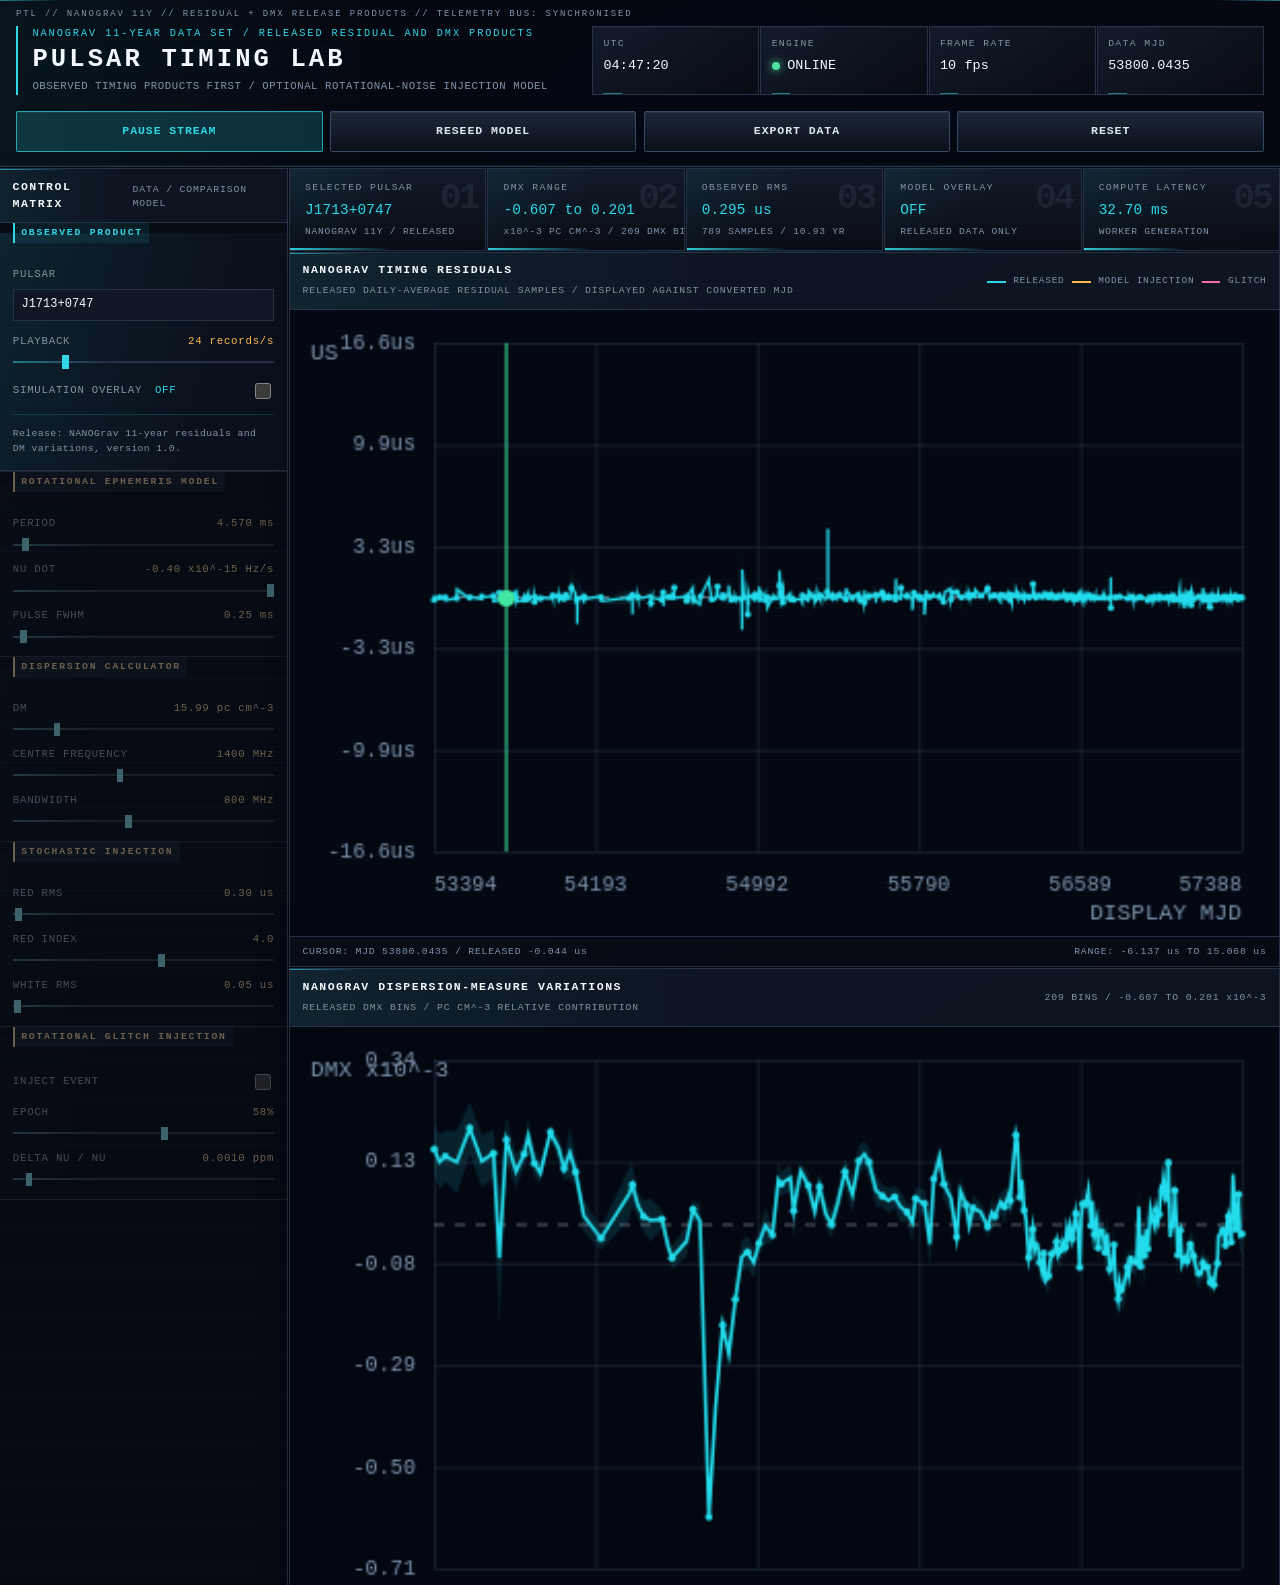
==== commit 9fa4dc46: "Add portfolio, GitHub, LinkedIn and ORCID links to footer" ====
--- a/index.html
+++ b/index.html
@@ -264,6 +264,12 @@
         <span>PTL / OBSERVATION-FIRST CONSOLE</span>
         <span id="status-message">LOADING NANOGRAV OBSERVATIONS</span>
         <span>CANVAS RENDER / WORKER COMPUTE / ZERO BUILD</span>
+        <nav class="site-links">
+          <a href="https://biswajit1999.github.io/Biswajit_Jana.github.io/" target="_blank" rel="noopener">PORTFOLIO</a>
+          <a href="https://github.com/Biswajit1999" target="_blank" rel="noopener">GITHUB</a>
+          <a href="https://www.linkedin.com/in/biswajit-jana-27011a151/" target="_blank" rel="noopener">LINKEDIN</a>
+          <a href="https://orcid.org/0009-0002-2411-1891" target="_blank" rel="noopener">ORCID</a>
+        </nav>
       </footer>
     </div>
   </body>
--- a/assets/css/style.css
+++ b/assets/css/style.css
@@ -572,6 +572,10 @@
   color: var(--cyan);
 }
 
+.site-links { display: flex; gap: .8rem; }
+.site-links a { color: var(--muted); text-decoration: none; }
+.site-links a:hover { color: var(--cyan); }
+
 @media (max-width: 1320px) {
   .command-bar {
     grid-template-columns: 1fr 1.2fr;
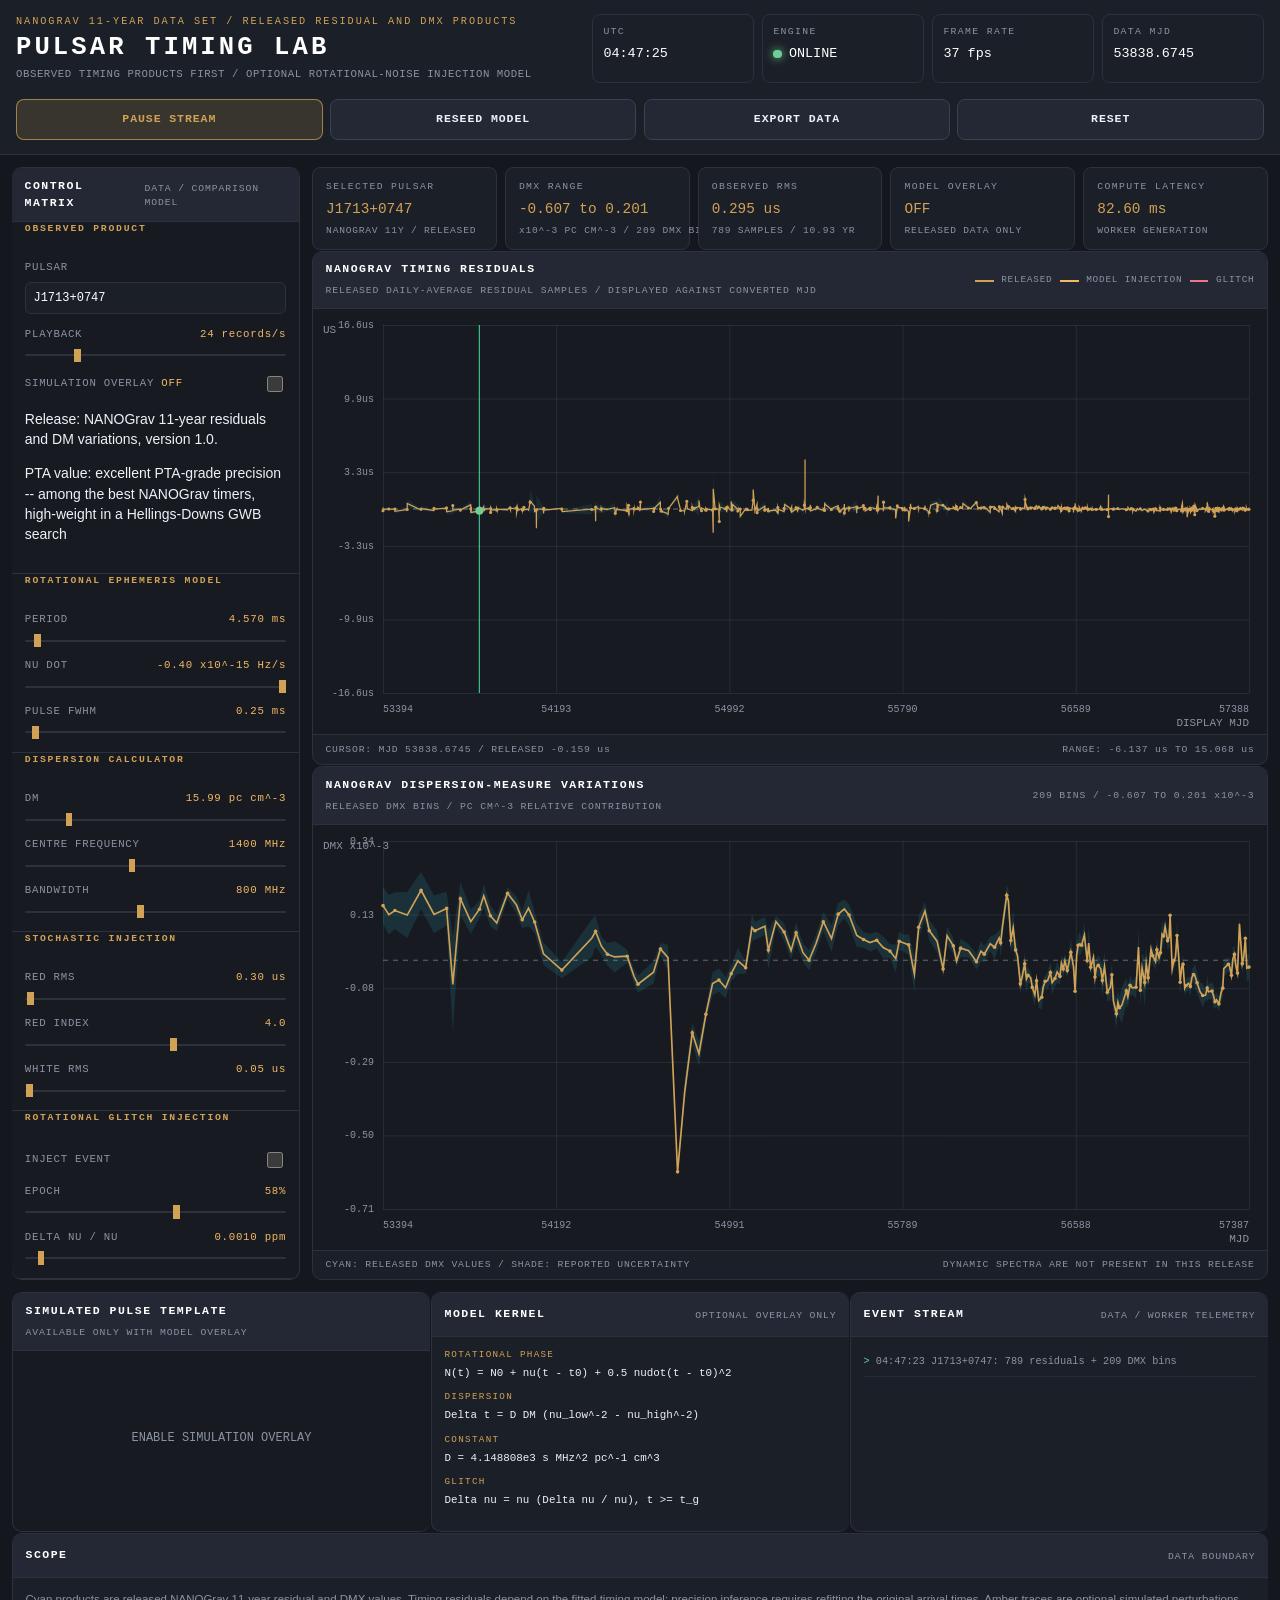
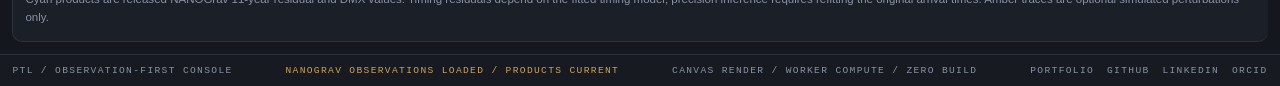
==== commit e7ba43e4: "Add PTA-value classification: what timing precision means for GWB detection Classifies each pulsar's" ====
--- a/index.html
+++ b/index.html
@@ -75,6 +75,7 @@
               <input id="modelOverlay" type="checkbox">
             </label>
             <p class="dataset-note">Release: NANOGrav 11-year residuals and DM variations, version 1.0.</p>
+            <p class="dataset-note" id="pta-value-note">--</p>
           </fieldset>
 
           <div id="model-parameters" class="model-parameters inactive" aria-label="Optional model settings">
--- a/assets/css/style.css
+++ b/assets/css/style.css
@@ -1,21 +1,21 @@
 :root {
   color-scheme: dark;
-  --background: #0b0f19;
-  --surface: #101623;
-  --surface-raised: #131c2b;
-  --surface-recessed: #080c15;
-  --border: #253348;
-  --border-bright: #344a64;
+  --background: #14171d;
+  --surface: #1b1f27;
+  --surface-raised: #232834;
+  --surface-recessed: #171a21;
+  --border: #2c313d;
+  --border-bright: #3a4150;
   --grid: rgba(85, 113, 142, 0.2);
-  --text: #dce7ef;
-  --text-bright: #f3f8fc;
-  --muted: #7f93a9;
-  --cyan: #30d6e5;
-  --cyan-soft: rgba(48, 214, 229, 0.18);
-  --amber: #ffb64d;
-  --magenta: #fa6ba6;
-  --green: #4ce0a2;
-  --danger: #ff6178;
+  --text: #eef1f6;
+  --text-bright: #ffffff;
+  --muted: #8b93a3;
+  --cyan: #d1a256;
+  --cyan-soft: rgba(209, 162, 86, 0.16);
+  --amber: #f2b866;
+  --magenta: #e8778a;
+  --green: #6fcf97;
+  --danger: #e8778a;
   --font-mono: "Roboto Mono", "Fira Code", "Cascadia Mono", "IBM Plex Mono", Consolas, monospace;
   --font-ui: Inter, "Segoe UI", Arial, sans-serif;
 }
@@ -47,7 +47,7 @@
 
 button {
   border: 1px solid var(--border-bright);
-  border-radius: 2px;
+  border-radius: 8px;
   background: var(--surface-raised);
   color: var(--text);
   cursor: pointer;
@@ -68,14 +68,14 @@
 }
 
 button.primary {
-  border-color: rgba(48, 214, 229, 0.7);
+  border-color: rgba(209, 162, 86, 0.7);
   background: var(--cyan-soft);
   color: var(--cyan);
 }
 
 button.primary.paused {
-  border-color: rgba(255, 182, 77, 0.7);
-  background: rgba(255, 182, 77, 0.12);
+  border-color: rgba(242, 184, 102, 0.7);
+  background: rgba(242, 184, 102, 0.12);
   color: var(--amber);
 }
 
@@ -84,14 +84,12 @@
   grid-template-rows: auto minmax(0, 1fr) auto;
   min-height: 100vh;
   background:
-    linear-gradient(90deg, rgba(48, 214, 229, 0.025) 1px, transparent 1px) 0 0 / 68px 68px,
-    linear-gradient(rgba(48, 214, 229, 0.018) 1px, transparent 1px) 0 0 / 68px 68px,
     var(--background);
 }
 
 .command-bar {
   align-items: stretch;
-  background: rgba(8, 12, 21, 0.96);
+  background: var(--surface);
   border-bottom: 1px solid var(--border);
   display: grid;
   gap: 1rem;
@@ -135,7 +133,7 @@
 
 .header-telemetry {
   display: grid;
-  gap: 1px;
+  gap: 0.5rem;
   grid-template-columns: repeat(4, minmax(7.8rem, 1fr));
   margin: 0;
 }
@@ -143,6 +141,7 @@
 .header-telemetry div {
   background: var(--surface);
   border: 1px solid var(--border);
+  border-radius: 8px;
   min-width: 0;
   padding: 0.58rem 0.65rem;
 }
@@ -201,21 +200,23 @@
 
 .console-grid {
   display: grid;
-  gap: 1px;
+  gap: 0.75rem;
   grid-template-columns: 19.5rem minmax(38rem, 1fr) 22rem;
   min-height: 0;
-  padding: 1px 0;
+  padding: 0.75rem;
 }
 
 .panel {
-  background: rgba(16, 22, 35, 0.94);
+  background: var(--surface);
   border: 1px solid var(--border);
+  border-radius: 10px;
   min-width: 0;
+  overflow: hidden;
 }
 
 .panel-title {
   align-items: center;
-  background: rgba(19, 28, 43, 0.75);
+  background: var(--surface-raised);
   border-bottom: 1px solid var(--border);
   display: flex;
   gap: 0.75rem;
@@ -295,7 +296,7 @@
 input[type="range"] {
   appearance: none;
   background: var(--border);
-  border-radius: 0;
+  border-radius: 6px;
   height: 2px;
   margin: 0.34rem 0 0.26rem;
   outline: 0;
@@ -313,7 +314,7 @@
 input[type="range"]::-moz-range-thumb {
   background: var(--cyan);
   border: 0;
-  border-radius: 0;
+  border-radius: 6px;
   height: 0.82rem;
   width: 0.42rem;
 }
@@ -325,7 +326,7 @@
 input[type="number"] {
   background: var(--surface);
   border: 1px solid var(--border);
-  border-radius: 0;
+  border-radius: 6px;
   color: var(--text-bright);
   font-family: var(--font-mono);
   font-size: 0.75rem;
@@ -344,7 +345,7 @@
   appearance: none;
   background: var(--surface);
   border: 1px solid var(--border);
-  border-radius: 0;
+  border-radius: 6px;
   color: var(--text-bright);
   font-family: var(--font-mono);
   font-size: 0.75rem;
@@ -392,15 +393,16 @@
 }
 
 .metric-strip {
-  background: var(--surface-recessed);
-  display: grid;
-  gap: 1px;
+  background: transparent;
+  display: grid;
+  gap: 0.5rem;
   grid-template-columns: repeat(5, minmax(0, 1fr));
 }
 
 .metric-strip article {
   background: var(--surface);
   border: 1px solid var(--border);
+  border-radius: 8px;
   padding: 0.72rem 0.82rem 0.64rem;
 }
 
@@ -536,7 +538,7 @@
 }
 
 .event-card li {
-  border-bottom: 1px solid rgba(37, 51, 72, 0.52);
+  border-bottom: 1px solid rgba(44, 49, 61, 0.7);
   margin: 0;
   padding: 0.36rem 0;
 }
@@ -661,267 +663,3 @@
     display: none;
   }
 }
-
-:root {
-  --accent-glow: rgba(48, 214, 229, 0.32);
-  --console-black: #050811;
-  --panel-shadow: rgba(0, 0, 0, 0.38);
-}
-
-body {
-  background: var(--console-black);
-  font-family: var(--font-mono);
-  letter-spacing: 0.008em;
-}
-
-body::before {
-  background: repeating-linear-gradient(
-    0deg,
-    rgba(150, 214, 231, 0.026) 0,
-    rgba(150, 214, 231, 0.026) 1px,
-    transparent 1px,
-    transparent 4px
-  );
-  content: "";
-  inset: 0;
-  mix-blend-mode: screen;
-  opacity: 0.42;
-  pointer-events: none;
-  position: fixed;
-  z-index: 90;
-}
-
-.instrument {
-  background:
-    radial-gradient(circle at 58% 13%, rgba(48, 214, 229, 0.1), transparent 29rem),
-    radial-gradient(circle at 100% 100%, rgba(250, 107, 166, 0.055), transparent 27rem),
-    linear-gradient(90deg, rgba(48, 214, 229, 0.035) 1px, transparent 1px) 0 0 / 54px 54px,
-    linear-gradient(rgba(48, 214, 229, 0.027) 1px, transparent 1px) 0 0 / 54px 54px,
-    var(--console-black);
-  isolation: isolate;
-  position: relative;
-}
-
-.instrument::after {
-  background:
-    linear-gradient(90deg, var(--cyan), transparent 22%) left top / 18rem 1px no-repeat,
-    linear-gradient(270deg, var(--cyan), transparent 22%) right top / 18rem 1px no-repeat;
-  content: "";
-  inset: 0;
-  opacity: 0.55;
-  pointer-events: none;
-  position: absolute;
-  z-index: 5;
-}
-
-.command-bar {
-  background:
-    linear-gradient(90deg, rgba(48, 214, 229, 0.06), transparent 29%),
-    rgba(5, 8, 17, 0.98);
-  box-shadow: inset 0 -1px 0 rgba(48, 214, 229, 0.1), 0 10px 30px rgba(0, 0, 0, 0.32);
-  padding-top: 1.65rem;
-  position: relative;
-}
-
-.command-bar::before {
-  color: var(--muted);
-  content: "PTL // NANOGRAV 11Y // RESIDUAL + DMX RELEASE PRODUCTS // TELEMETRY BUS: SYNCHRONISED";
-  font-size: 0.56rem;
-  left: 1rem;
-  letter-spacing: 0.21em;
-  position: absolute;
-  right: 1rem;
-  top: 0.5rem;
-}
-
-.brand {
-  border-left: 2px solid var(--cyan);
-  padding-left: 0.9rem;
-}
-
-h1 {
-  text-shadow: 0 0 22px rgba(48, 214, 229, 0.12);
-}
-
-.header-telemetry div {
-  background: linear-gradient(145deg, rgba(19, 28, 43, 0.9), rgba(7, 11, 20, 0.92));
-  box-shadow: inset 0 1px 0 rgba(167, 214, 228, 0.04);
-  position: relative;
-}
-
-.header-telemetry div::after {
-  background: var(--cyan);
-  bottom: 0;
-  content: "";
-  height: 1px;
-  left: 0.65rem;
-  opacity: 0.55;
-  position: absolute;
-  width: 1.15rem;
-}
-
-button {
-  background: linear-gradient(180deg, rgba(27, 39, 58, 0.98), rgba(10, 15, 25, 0.98));
-  box-shadow: inset 0 1px 0 rgba(207, 232, 239, 0.07);
-}
-
-button:hover,
-button:focus-visible {
-  box-shadow: inset 0 1px 0 rgba(207, 232, 239, 0.08), 0 0 18px rgba(48, 214, 229, 0.12);
-}
-
-.panel {
-  background:
-    linear-gradient(150deg, rgba(18, 27, 42, 0.98), rgba(8, 12, 22, 0.98)),
-    var(--surface);
-  box-shadow: inset 0 1px 0 rgba(169, 205, 219, 0.035), 0 10px 25px var(--panel-shadow);
-  overflow: hidden;
-  position: relative;
-}
-
-.panel::before {
-  background: linear-gradient(90deg, var(--cyan), transparent 4.2rem);
-  content: "";
-  height: 1px;
-  left: 0;
-  opacity: 0.7;
-  position: absolute;
-  top: 0;
-  width: 7rem;
-  z-index: 1;
-}
-
-.panel-title {
-  background:
-    linear-gradient(90deg, rgba(48, 214, 229, 0.075), transparent 43%),
-    rgba(13, 20, 33, 0.9);
-}
-
-.controls {
-  background:
-    linear-gradient(rgba(48, 214, 229, 0.026) 1px, transparent 1px) 0 0 / 100% 2.65rem,
-    #060a13;
-  scrollbar-color: var(--border-bright) var(--console-black);
-  scrollbar-width: thin;
-}
-
-fieldset {
-  background: linear-gradient(100deg, rgba(48, 214, 229, 0.025), transparent 48%);
-}
-
-legend {
-  background: rgba(48, 214, 229, 0.095);
-  border-left: 2px solid var(--cyan);
-  padding: 0.18rem 0.4rem;
-}
-
-.dataset {
-  background:
-    linear-gradient(105deg, rgba(48, 214, 229, 0.09), transparent 70%),
-    rgba(10, 17, 29, 0.92);
-}
-
-.dataset-note {
-  border-top: 1px solid rgba(48, 214, 229, 0.18);
-  color: var(--muted);
-  font-family: var(--font-mono);
-  font-size: 0.61rem;
-  letter-spacing: 0.04em;
-  line-height: 1.55;
-  margin: 0.8rem 0 0;
-  padding-top: 0.65rem;
-}
-
-.model-toggle output {
-  color: var(--cyan);
-  margin-left: 0.35rem;
-}
-
-.model-parameters {
-  border-top: 1px solid rgba(255, 182, 77, 0.25);
-  transition: filter 140ms ease, opacity 140ms ease;
-}
-
-.model-parameters.inactive {
-  filter: saturate(0.45);
-  opacity: 0.48;
-}
-
-.model-parameters legend {
-  border-left-color: var(--amber);
-  color: var(--amber);
-}
-
-input[type="range"] {
-  background: linear-gradient(90deg, rgba(48, 214, 229, 0.5), var(--border) 34%);
-}
-
-.metric-strip {
-  counter-reset: instrument-metric;
-}
-
-.metric-strip article {
-  background:
-    linear-gradient(135deg, rgba(48, 214, 229, 0.07), transparent 46%),
-    linear-gradient(180deg, rgba(17, 25, 39, 0.98), rgba(8, 12, 21, 0.98));
-  min-height: 5.1rem;
-  overflow: hidden;
-  padding-left: 0.94rem;
-  position: relative;
-}
-
-.metric-strip article::before {
-  color: rgba(127, 147, 169, 0.12);
-  content: "0" counter(instrument-metric);
-  counter-increment: instrument-metric;
-  font-size: 2.25rem;
-  font-weight: 700;
-  letter-spacing: -0.08em;
-  position: absolute;
-  right: 0.5rem;
-  top: 0.25rem;
-}
-
-.metric-strip article::after {
-  background: linear-gradient(90deg, var(--cyan), transparent);
-  bottom: 0;
-  content: "";
-  height: 2px;
-  left: 0;
-  position: absolute;
-  width: 52%;
-}
-
-.metric-strip strong {
-  position: relative;
-  text-shadow: 0 0 12px rgba(48, 214, 229, 0.22);
-  z-index: 1;
-}
-
-.chart canvas {
-  background: radial-gradient(circle at center, rgba(48, 214, 229, 0.028), transparent 70%);
-  filter: contrast(1.04) saturate(1.08);
-}
-
-.plot-footer {
-  background: rgba(6, 10, 18, 0.72);
-}
-
-.event-card li::before {
-  content: "[RX] ";
-}
-
-.status-bar {
-  background: linear-gradient(90deg, rgba(48, 214, 229, 0.075), transparent 24%), var(--console-black);
-  box-shadow: 0 -8px 22px rgba(0, 0, 0, 0.25);
-}
-
-#status-message {
-  text-shadow: 0 0 12px var(--accent-glow);
-}
-
-@media (max-width: 940px) {
-  .command-bar {
-    padding-top: 2rem;
-  }
-}
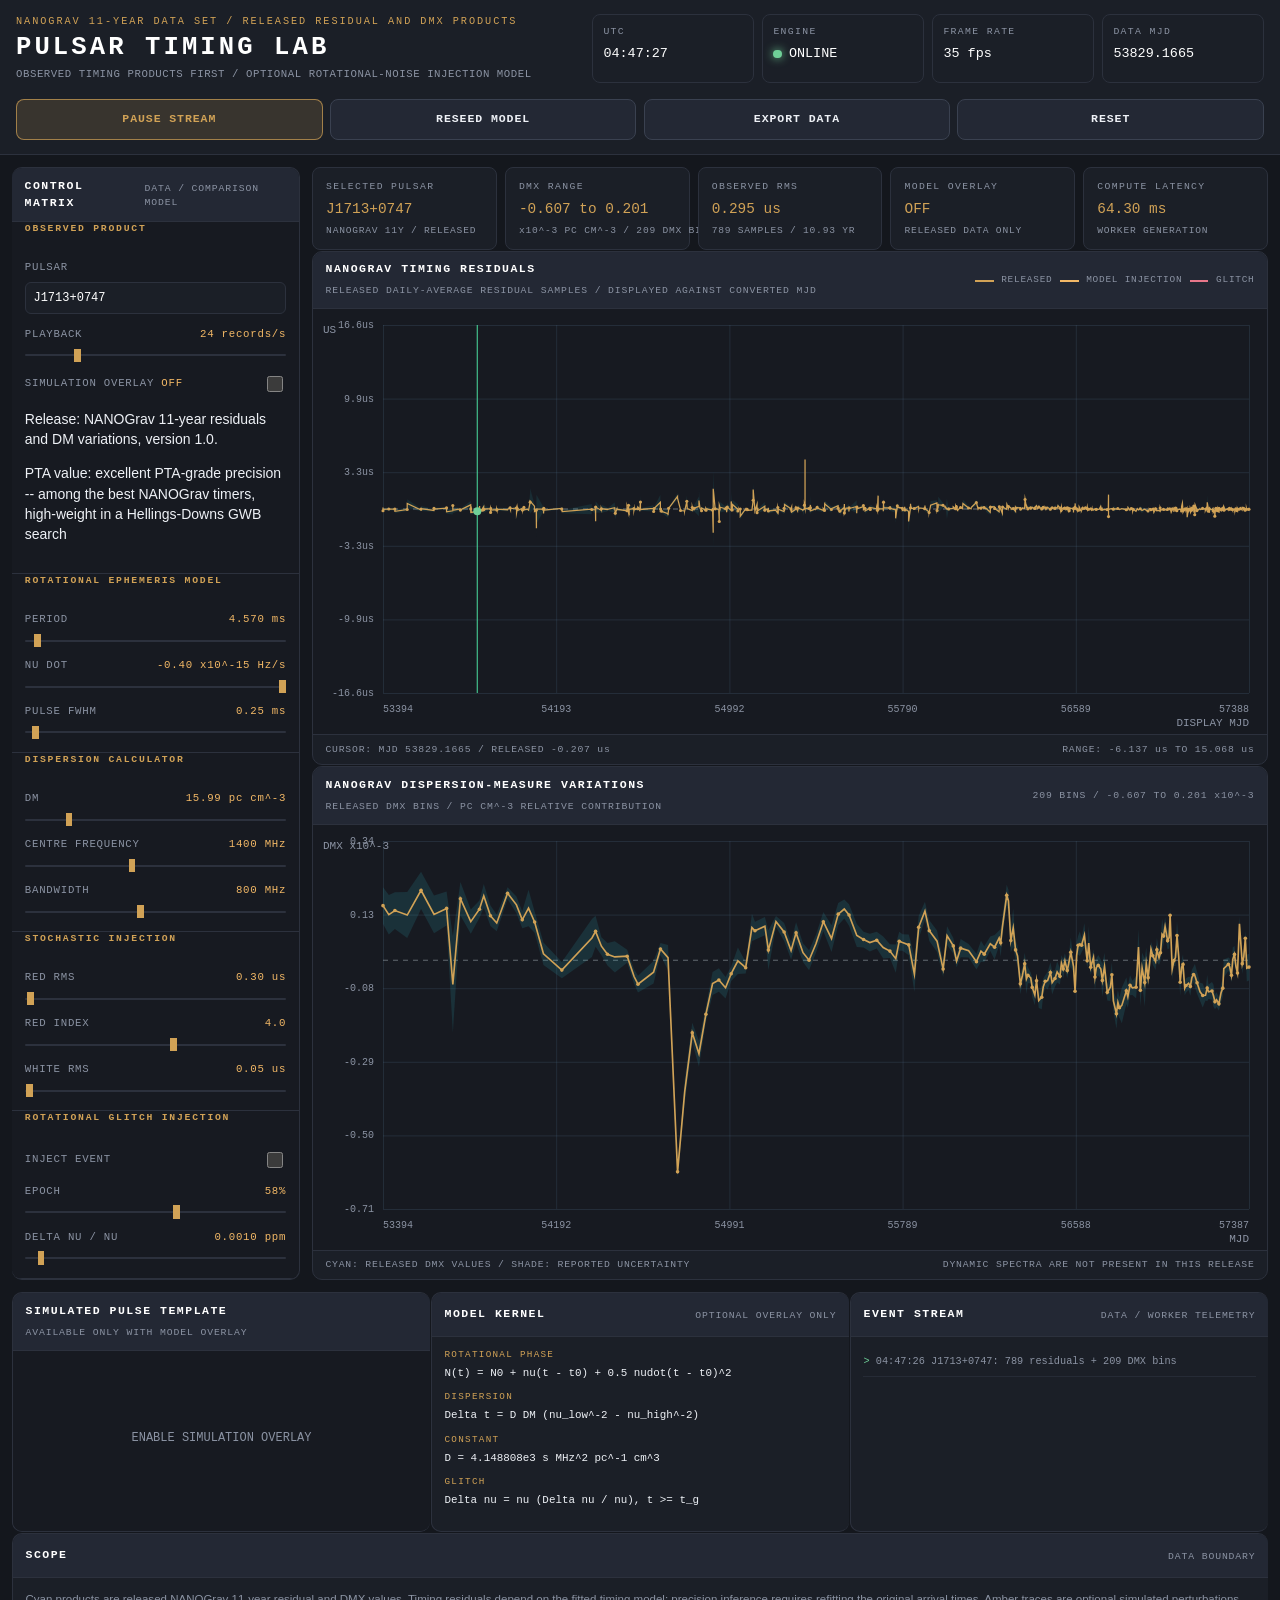
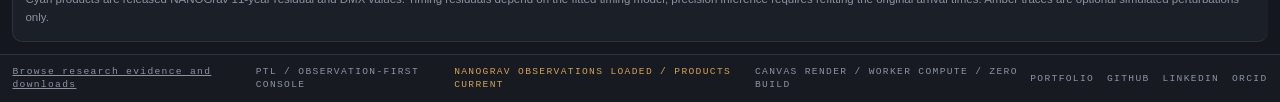
==== commit 0461ae55: "Make the research figures and data downloadable from an evidence browser" ====
--- a/index.html
+++ b/index.html
@@ -262,6 +262,8 @@
       </main>
 
       <footer class="status-bar">
+  <p><a href="evidence.html" style="color:inherit;text-decoration:underline">Browse research evidence and downloads</a></p>
+
         <span>PTL / OBSERVATION-FIRST CONSOLE</span>
         <span id="status-message">LOADING NANOGRAV OBSERVATIONS</span>
         <span>CANVAS RENDER / WORKER COMPUTE / ZERO BUILD</span>
